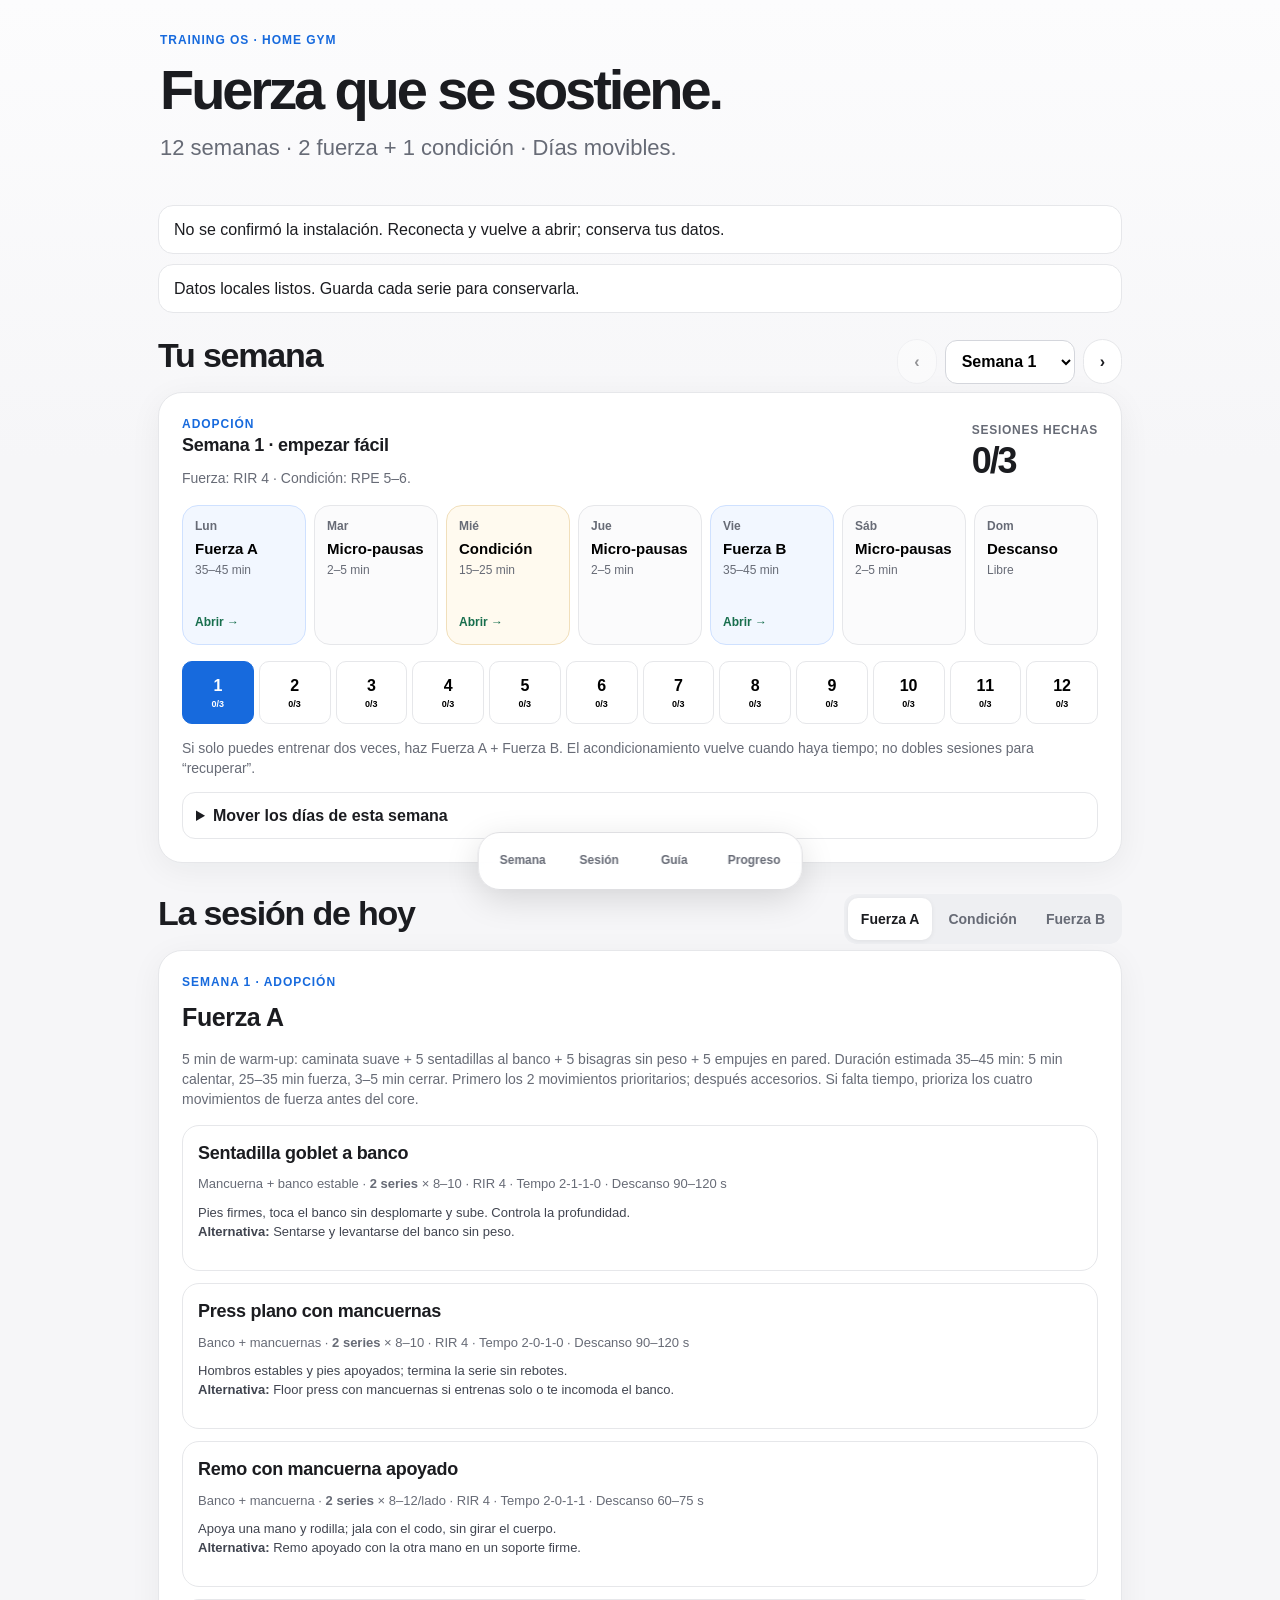
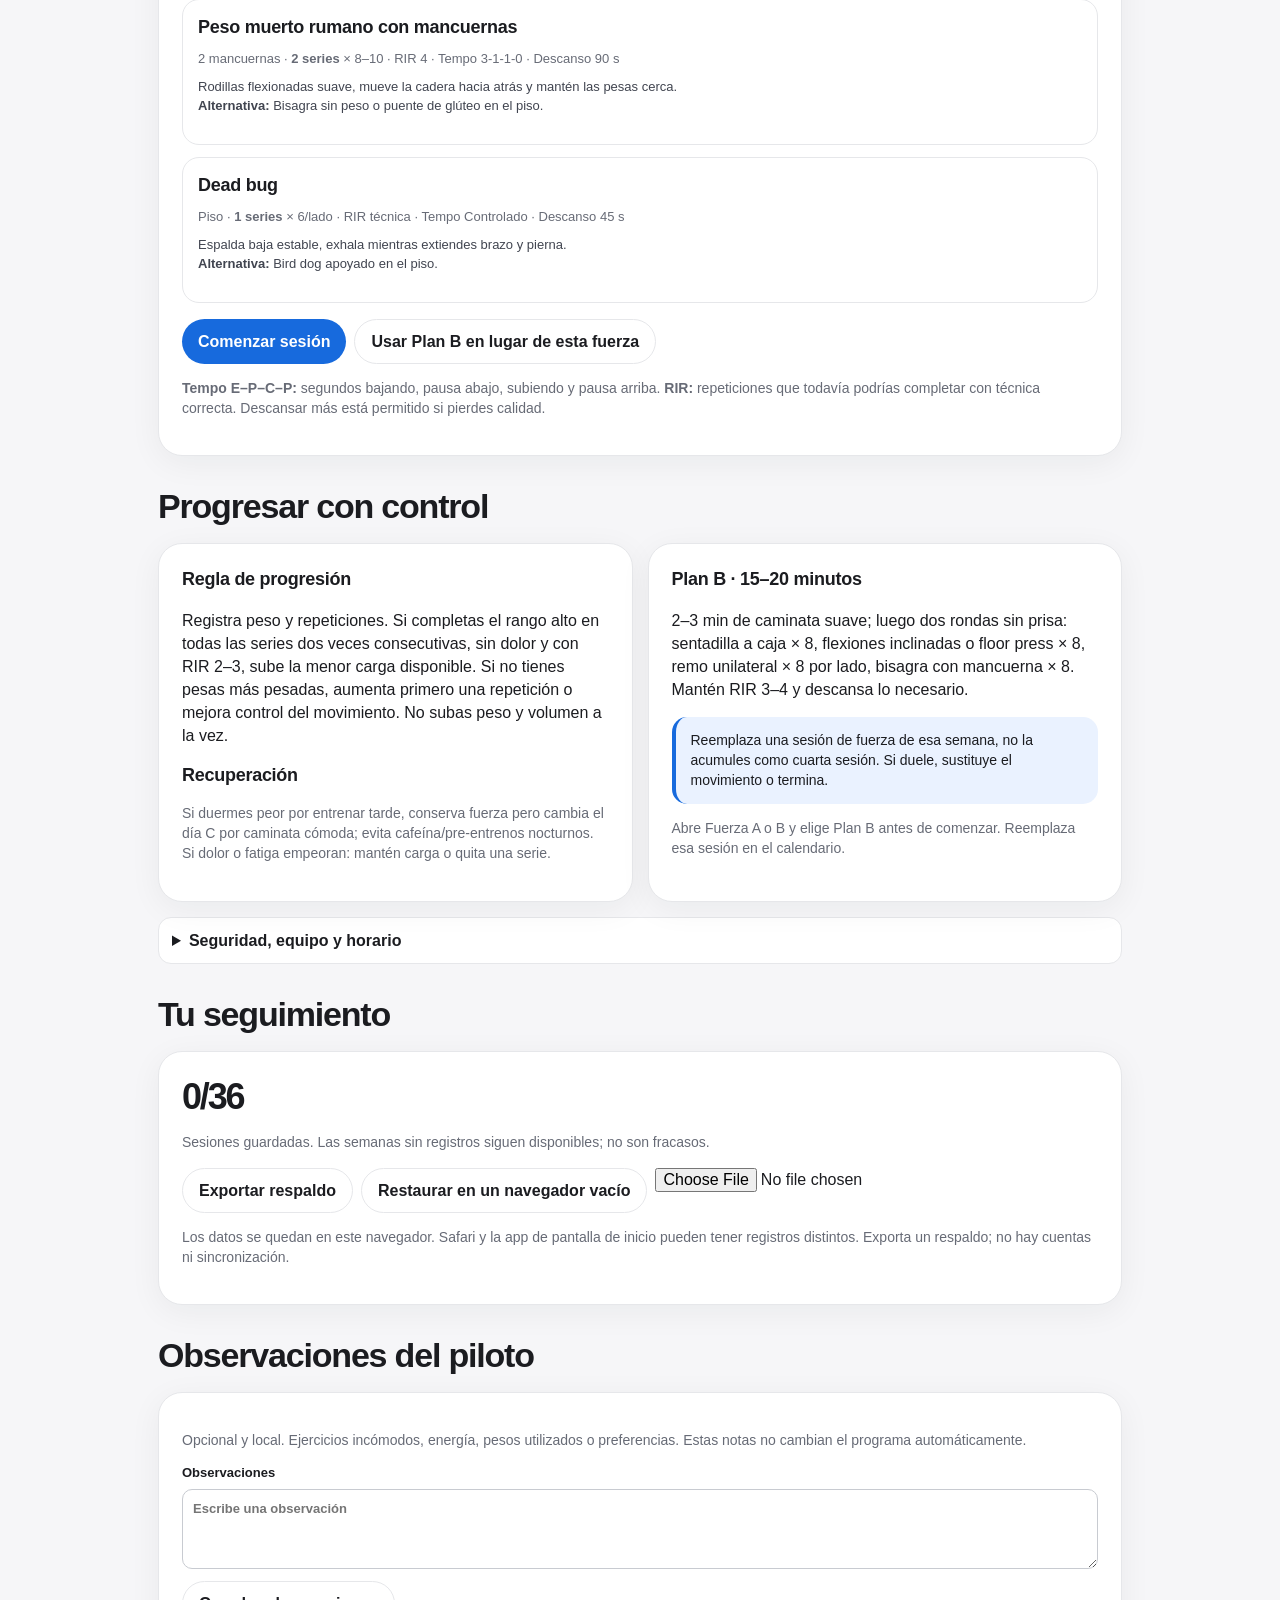
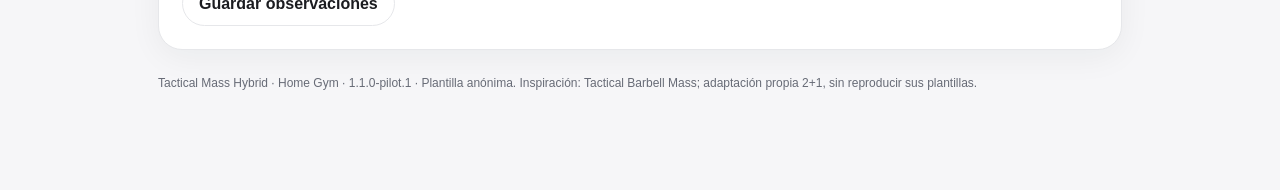
==== apps/home-gym/index.html @ f346fd62 "Add isolated Home Gym V1 pilot candidate" ====
<!doctype html>
<html lang="es">
<head>
<meta charset="utf-8">
<meta name="viewport" content="width=device-width, initial-scale=1, viewport-fit=cover">
<meta name="theme-color" content="#176add">
<meta name="description" content="Home Gym: calendario de doce semanas, dos sesiones de fuerza y una de condición. Seguimiento local y uso sin conexión tras instalar en línea.">
<title>Home Gym · Training OS</title>
<link rel="manifest" href="./manifest.webmanifest">
<link rel="icon" href="./icon.svg" type="image/svg+xml">
<link rel="stylesheet" href="./styles.css">
<script type="module" src="./app.mjs"></script>
</head>
<body>
<main class="shell">
<header id="inicio"><div class="eyebrow">Training OS · Home Gym</div><h1>Fuerza que se sostiene.</h1><p class="lead">12 semanas · 2 fuerza + 1 condición · Días movibles.</p></header>
<div class="status" id="offlineStatus" role="status">Conecta para instalar el programa sin conexión.</div>
<div class="status" id="saveState" role="status" aria-live="polite">Comprobando almacenamiento…</div>
<button class="btn outline" id="refresh" hidden>Volver a leer los datos guardados</button>
<section id="semana" style="margin-top:18px"><div class="toolbar"><h2>Tu semana</h2><div class="weekcontrol"><button class="btn outline" id="prevWeek" aria-label="Semana anterior">‹</button><select id="weekSelect" aria-label="Seleccionar semana"></select><button class="btn outline" id="nextWeek" aria-label="Semana siguiente">›</button></div></div>
<div class="card"><div class="toolbar"><div><div class="eyebrow" id="phaseTag"></div><h3 id="weekHeadline"></h3><div class="small" id="weekSubtitle"></div></div><div><div class="cap">Sesiones hechas</div><div class="metric" id="weeklyCount">0/3</div></div></div>
<div class="calendar" id="calendar" aria-label="Días de la semana"></div><div class="roadmap" id="roadmap" aria-label="Progreso de las doce semanas"></div>
<p class="small" id="missed"></p><details style="margin-top:12px"><summary>Mover los días de esta semana</summary><p class="small">Los días son sugeridos. Si eliges un día ocupado, las dos sesiones intercambian lugar.</p><div id="moveDays"></div></details></div></section>
<section id="sesiones"><div class="toolbar"><h2>La sesión de hoy</h2><div class="segmented" role="tablist" aria-label="Ver sesión"><button data-session="A" role="tab">Fuerza A</button><button data-session="C" role="tab">Condición</button><button data-session="B" role="tab">Fuerza B</button></div></div>
<div class="card"><div class="eyebrow" id="sessionEyebrow"></div><h3 id="sessionTitle" style="font-size:25px;margin-top:8px"></h3><p id="sessionIntro" class="small"></p><div id="sessionContent"></div><div id="sessionActions" class="chiprow"></div><p class="small" id="sessionProgress"></p><p class="small"><b>Tempo E–P–C–P:</b> segundos bajando, pausa abajo, subiendo y pausa arriba. <b>RIR:</b> repeticiones que todavía podrías completar con técnica correcta. Descansar más está permitido si pierdes calidad.</p></div></section>
<section id="guia"><h2>Progresar con control</h2><div class="cols2"><div class="card"><h3>Regla de progresión</h3><p id="progression"></p><h3>Recuperación</h3><p class="small" id="recovery"></p></div><div class="card"><h3>Plan B · 15–20 minutos</h3><p id="emergency"></p><div class="callout" id="emergencyRule"></div><p class="small">Abre Fuerza A o B y elige Plan B antes de comenzar. Reemplaza esa sesión en el calendario.</p></div></div><details style="margin-top:15px"><summary>Seguridad, equipo y horario</summary><p class="callout stop" id="safety"></p><p id="nutrition" class="small"></p><p id="scope" class="small"></p><p id="equipmentSafety" class="small"></p><p id="equipment" class="small"></p><p id="evening" class="small"></p><p id="breaks" class="small"></p></details></section>
<section id="progreso"><h2>Tu seguimiento</h2><div class="card"><div class="metric" id="totalCount">0/36</div><p class="small">Sesiones guardadas. Las semanas sin registros siguen disponibles; no son fracasos.</p><div id="history"></div><div class="chiprow"><button class="btn outline" id="exportProgress">Exportar respaldo</button><label class="btn outline" for="importFile">Restaurar en un navegador vacío</label><input id="importFile" type="file" accept="application/json,.json" style="max-width:100%"></div><p class="small">Los datos se quedan en este navegador. Safari y la app de pantalla de inicio pueden tener registros distintos. Exporta un respaldo; no hay cuentas ni sincronización.</p></div></section>
<section id="preguntas"><h2>Observaciones del piloto</h2><div class="card"><p class="small">Opcional y local. Ejercicios incómodos, energía, pesos utilizados o preferencias. Estas notas no cambian el programa automáticamente.</p><label class="field" for="feedback">Observaciones<textarea id="feedback" maxlength="5000" placeholder="Escribe una observación"></textarea></label><button class="btn outline" id="saveFeedback" style="margin-top:12px">Guardar observaciones</button></div></section>
<footer class="footer" id="version"></footer>
<noscript>Activa JavaScript para abrir el calendario y guardar sesiones.</noscript>
</main>
<nav class="floating" aria-label="Navegación principal"><button data-go="semana">Semana</button><button data-go="sesiones">Sesión</button><button data-go="guia">Guía</button><button data-go="progreso">Progreso</button></nav>
</body></html>
---- apps/home-gym/styles.css ----
:root{--bg:#f6f6f8;--ink:#1b1c20;--muted:#676b76;--line:#e6e7ea;--brand:#176add;--soft:#eaf2ff;--warm:#fff6e5;--orange:#ae6100;--card:#fff;--green:#176e4d;--shade:0 7px 32px rgba(25,32,45,.055)}
*{box-sizing:border-box}html{scroll-behavior:smooth}body{margin:0;background:linear-gradient(180deg,#fcfcfd,var(--bg) 460px);font-family:-apple-system,BlinkMacSystemFont,"Segoe UI",Arial,sans-serif;color:var(--ink);line-height:1.44;-webkit-font-smoothing:antialiased}button,input,textarea,select{font:inherit}button{cursor:pointer;touch-action:manipulation}button:focus-visible,a:focus-visible,input:focus,select:focus,textarea:focus{outline:3px solid #9dc5ff;outline-offset:2px}button:disabled{opacity:.45;cursor:not-allowed}.shell{max-width:1180px;margin:0 auto;padding:20px 18px calc(98px + env(safe-area-inset-bottom))}.eyebrow{font-weight:780;font-size:12px;letter-spacing:.08em;text-transform:uppercase;color:var(--brand)}h1{font-size:clamp(40px,6vw,70px);letter-spacing:-.055em;line-height:1.04;margin:12px 0}h2{letter-spacing:-.035em;font-size:clamp(25px,3.3vw,34px);margin:0 0 12px}h3{font-size:18px;letter-spacing:-.015em;margin:0 0 9px}.lead{max-width:810px;color:var(--muted);font-size:clamp(17px,2.2vw,22px);margin:0 0 20px}.muted{color:var(--muted)}.tiny{font-size:12px;color:var(--muted)}.small{font-size:14px;color:var(--muted)}.cap{font-size:12px;font-weight:780;text-transform:uppercase;letter-spacing:.06em;color:var(--muted)}.card{background:var(--card);border:1px solid var(--line);box-shadow:var(--shade);border-radius:24px;padding:23px}.gap{display:grid;gap:15px}.cols2{display:grid;grid-template-columns:repeat(2,minmax(0,1fr));gap:15px}.cols3{display:grid;grid-template-columns:repeat(3,minmax(0,1fr));gap:15px}section{margin-top:26px;scroll-margin-top:25px}.chiprow{display:flex;flex-wrap:wrap;gap:8px;margin:16px 0 6px}.chip{border-radius:999px;background:white;border:1px solid var(--line);font-size:13px;padding:8px 12px;font-weight:750}.chip.blue{background:var(--soft);color:#104d9c;border-color:#dceaff}.chip.yellow{background:var(--warm);color:#915c03;border-color:#f7e6c6}.metric{font-size:36px;letter-spacing:-.06em;font-weight:810;line-height:1.2}.metric span{font-size:15px;letter-spacing:0;color:var(--muted);font-weight:600}.callout{padding:13px 15px;border-radius:15px;background:var(--soft);border-left:4px solid var(--brand);font-size:14px}.callout.warn{background:var(--warm);border-color:#bd7b13}.callout.stop{background:#fff0ef;border-color:#bf433b}.toolbar{display:flex;align-items:center;gap:10px;justify-content:space-between;flex-wrap:wrap}.segmented{display:flex;width:max-content;max-width:100%;background:#eeeff2;padding:4px;gap:3px;border-radius:13px;overflow-x:auto}.segmented button{border:0;background:transparent;border-radius:10px;padding:10px 13px;color:var(--muted);font-size:14px;font-weight:760;white-space:nowrap;min-height:42px}.segmented button.active{background:white;color:var(--ink);box-shadow:0 1px 5px #0001}.btn{border:0;border-radius:999px;min-height:43px;padding:10px 16px;font-weight:750;background:#ebedf1;color:var(--ink)}.btn.primary{background:var(--brand);color:#fff}.btn.outline{background:#fff;border:1px solid var(--line)}.weekcontrol{display:flex;align-items:center;gap:8px}.weekcontrol select{min-height:44px;border:1px solid #d4d6dc;border-radius:12px;padding:8px 12px;background:white;font-weight:750}.calendar{display:grid;grid-template-columns:repeat(7,minmax(0,1fr));gap:8px;margin-top:16px}.day{border:1px solid var(--line);border-radius:16px;min-height:140px;padding:12px;background:#fbfbfc;text-align:left;display:flex;flex-direction:column;align-items:flex-start;gap:5px}.day .name{font-size:12px;font-weight:790;color:var(--muted)}.day strong{font-size:15px;line-height:1.18}.day small{font-size:12px;color:var(--muted)}.day.session{background:#f2f7ff;border-color:#cfe1ff}.day.interval{background:#fffaef;border-color:#f1dfbb}.day.done{box-shadow:0 0 0 2px #37a779 inset}.day .check{margin-top:auto;color:var(--green);font-weight:760;font-size:12px}.roadmap{display:grid;grid-template-columns:repeat(12,minmax(0,1fr));gap:5px;margin-top:16px}.weekdot{border:1px solid var(--line);background:#fff;border-radius:10px;padding:12px 0;min-height:60px;font-weight:760;display:flex;align-items:center;justify-content:center;flex-direction:column;gap:1px}.weekdot.selected{background:var(--brand);color:#fff;border-color:var(--brand)}.weekdot.done{border-color:#5ea88a}.weekdot .micro{font-size:9px;font-weight:600}.phases{display:grid;grid-template-columns:repeat(4,1fr);gap:8px;margin-top:12px}.phase{padding:11px;border:1px solid var(--line);border-radius:13px;background:#fbfbfd}.phase b{font-size:13px}.phase span{display:block;font-size:12px;color:var(--muted)}.progress{height:9px;background:#e5e9f0;border-radius:99px;overflow:hidden}.progress>div{height:100%;width:0;background:var(--brand);transition:width .2s}.detail-list{display:grid;gap:10px}.exercise{background:#fff;border:1px solid var(--line);border-radius:17px;padding:15px}.exercise-head{display:flex;justify-content:space-between;gap:10px;align-items:start}.exercise-name{font-weight:800;font-size:16px}.meta{font-size:13px;color:var(--muted);margin-top:4px}.ex-tip{font-size:13px;color:#414550;margin-top:10px}.ex-input{display:flex;align-items:end;flex-wrap:wrap;gap:8px;margin-top:12px}.field-small{max-width:145px;flex:1;min-width:94px}.field-small label{display:block;font-size:11px;color:var(--muted);font-weight:700;margin-bottom:3px}.field-small input{width:100%;border:1px solid #d7d9df;border-radius:10px;min-height:42px;padding:8px}.sessions-btn{font-size:12px}.table-wrap{overflow-x:auto;border-radius:15px;border:1px solid var(--line)}table{border-collapse:collapse;min-width:680px;width:100%;background:white}th,td{text-align:left;padding:11px 12px;border-bottom:1px solid var(--line);font-size:13px;vertical-align:top}th{color:var(--muted);font-size:11px;letter-spacing:.05em;text-transform:uppercase}tr:last-child td{border:0}.question-grid{display:grid;grid-template-columns:repeat(2,minmax(0,1fr));gap:13px}.qfield{display:flex;flex-direction:column;gap:6px}.qfield label{font-weight:770;font-size:13px}.qfield input,.qfield select,.qfield textarea{border:1px solid #d5d8dd;border-radius:12px;padding:11px 12px;background:#fff;min-height:46px;color:var(--ink);width:100%}.qfield textarea{min-height:85px;resize:vertical}.badge{font-size:11px;font-weight:800;color:#a33e26}.photo-grid{display:grid;grid-template-columns:repeat(4,1fr);gap:9px}.photo{padding:0;border:0;border-radius:12px;overflow:hidden;aspect-ratio:4/3;background:#e9e9ee}.photo img{width:100%;height:100%;object-fit:cover}.floating{position:fixed;bottom:calc(10px + env(safe-area-inset-bottom));left:50%;transform:translateX(-50%);background:#ffffffed;backdrop-filter:blur(20px);display:flex;padding:5px;border:1px solid #dfdfe2;border-radius:22px;z-index:30;box-shadow:0 9px 34px #0002;max-width:calc(100vw - 16px)}.floating button{border:0;background:transparent;color:var(--muted);padding:10px 16px;border-radius:16px;min-width:75px;min-height:46px;font-size:12px;font-weight:780}.floating button.active{background:#edeef1;color:var(--ink)}.overlay{position:fixed;inset:0;background:#000c;z-index:100;display:none;align-items:center;justify-content:center;padding:20px}.overlay.show{display:flex}.overlay img{max-width:100%;max-height:86vh;border-radius:14px}.toast{position:fixed;bottom:90px;left:50%;transform:translateX(-50%);z-index:120;background:#1c1c20;color:#fff;border-radius:999px;padding:10px 16px;font-size:13px;display:none;max-width:90vw}.toast.show{display:block}a{color:var(--brand)}details{border:1px solid var(--line);border-radius:13px;background:#fff;padding:11px 13px}summary{cursor:pointer;font-weight:760}.start-note{font-size:12px;color:var(--muted)}
@media(max-width:780px){.shell{padding-left:13px;padding-right:13px}.card{padding:17px;border-radius:21px}.cols2,.cols3,.question-grid{grid-template-columns:1fr}.calendar{grid-template-columns:repeat(7,100px);overflow-x:auto;padding-bottom:5px}.roadmap{grid-template-columns:repeat(6,1fr)}.phases{grid-template-columns:repeat(2,1fr)}.photo-grid{grid-template-columns:repeat(2,1fr)}.floating{width:calc(100vw - 16px);justify-content:space-around}.floating button{flex:1;min-width:0;padding:10px 5px}.day{min-height:123px}}
@media(prefers-reduced-motion:reduce){*{scroll-behavior:auto!important;transition:none!important}}

#v11-guide{scroll-margin-top:80px}#v11-guide .cols3{margin-top:16px}#v11-guide .cols3 p{margin:6px 0 10px}
@media (max-width:650px){#v11-guide .cols3{grid-template-columns:1fr}}


.shell{max-width:1000px}header{padding:12px 2px}h1{font-size:clamp(34px,6vw,56px)}.calendar{grid-template-columns:repeat(7,minmax(0,1fr))}.day{min-width:0;overflow-wrap:anywhere}.status{padding:12px 15px;border:1px solid var(--line);border-radius:15px;background:#fff;margin:10px 0}.status.error{background:#fff0ef;color:#8b2520}.field{display:grid;gap:6px;font-size:13px;font-weight:700}.field input,.field select,.field textarea{width:100%;min-height:44px;border:1px solid #c8cbd1;border-radius:10px;padding:10px;background:white;color:var(--ink)}.field textarea{min-height:80px}.setrow{display:grid;grid-template-columns:1fr 1fr;gap:10px;padding:12px 0;border-top:1px solid var(--line)}.setrow .actions{grid-column:1/-1;display:flex;gap:8px;flex-wrap:wrap}.setrow[data-status=done]{border-left:3px solid #176e4d;padding-left:10px}.setrow[data-status=skipped]{border-left:3px solid #ae6100;padding-left:10px}.btn{min-height:44px}button,a,input,select,textarea{scroll-margin-block:20px}.plan-row{display:flex;gap:10px;align-items:center;margin:10px 0}.plan-row select{min-height:44px;max-width:100%;padding:8px}.log{border-top:1px solid var(--line);padding:12px 0}.log summary{overflow-wrap:anywhere}.toolbar>*{max-width:100%}[hidden]{display:none!important}#sessionContent{margin-top:15px}.footer{font-size:12px;color:var(--muted);margin-top:25px;overflow-wrap:anywhere}#saveState{white-space:pre-wrap}.weekcontrol{max-width:100%}.roadmap button{min-height:55px}.pill{font-size:12px;font-weight:700;color:var(--green)}
@media(max-width:650px){.calendar{grid-template-columns:1fr}.day{min-height:72px;display:grid;grid-template-columns:42px 1fr auto;align-items:center;padding:12px}.day .check{grid-column:2/-1;margin:0}.day small{grid-column:3}.segmented{width:100%;flex-wrap:wrap;overflow:visible}.segmented button{flex:1;white-space:normal}.weekcontrol{gap:5px}.weekcontrol select{max-width:148px}.plan-row{justify-content:space-between}.card{padding:16px}.setrow{grid-template-columns:1fr 1fr}.floating button{font-size:11px}.metric{font-size:30px}}
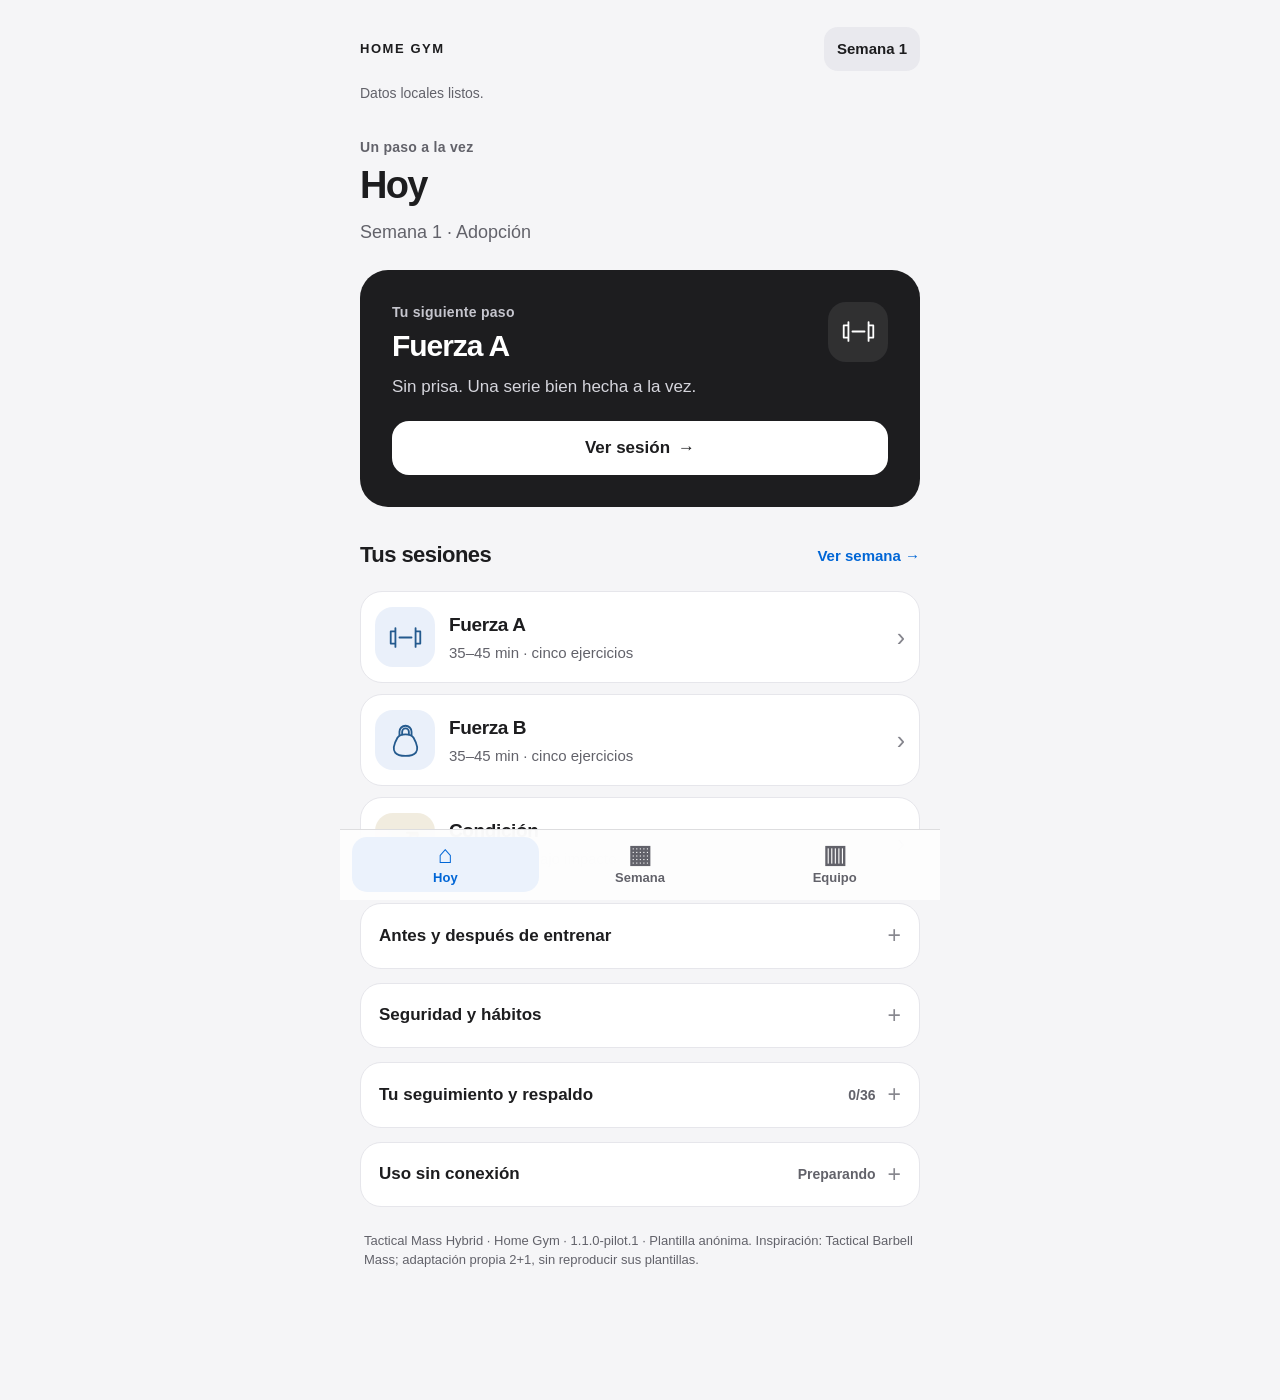
==== commit 4b34135e: "Make Home Gym workout execution usable on iPhone" ====
--- a/apps/home-gym/index.html
+++ b/apps/home-gym/index.html
@@ -3,8 +3,8 @@
 <head>
 <meta charset="utf-8">
 <meta name="viewport" content="width=device-width, initial-scale=1, viewport-fit=cover">
-<meta name="theme-color" content="#176add">
-<meta name="description" content="Home Gym: calendario de doce semanas, dos sesiones de fuerza y una de condición. Seguimiento local y uso sin conexión tras instalar en línea.">
+<meta name="theme-color" content="#f5f5f7">
+<meta name="description" content="Home Gym: doce semanas, una serie a la vez. Calendario, registro local y uso sin conexión tras instalar en línea.">
 <title>Home Gym · Training OS</title>
 <link rel="manifest" href="./manifest.webmanifest">
 <link rel="icon" href="./icon.svg" type="image/svg+xml">
@@ -12,22 +12,42 @@
 <script type="module" src="./app.mjs"></script>
 </head>
 <body>
-<main class="shell">
-<header id="inicio"><div class="eyebrow">Training OS · Home Gym</div><h1>Fuerza que se sostiene.</h1><p class="lead">12 semanas · 2 fuerza + 1 condición · Días movibles.</p></header>
-<div class="status" id="offlineStatus" role="status">Conecta para instalar el programa sin conexión.</div>
-<div class="status" id="saveState" role="status" aria-live="polite">Comprobando almacenamiento…</div>
-<button class="btn outline" id="refresh" hidden>Volver a leer los datos guardados</button>
-<section id="semana" style="margin-top:18px"><div class="toolbar"><h2>Tu semana</h2><div class="weekcontrol"><button class="btn outline" id="prevWeek" aria-label="Semana anterior">‹</button><select id="weekSelect" aria-label="Seleccionar semana"></select><button class="btn outline" id="nextWeek" aria-label="Semana siguiente">›</button></div></div>
-<div class="card"><div class="toolbar"><div><div class="eyebrow" id="phaseTag"></div><h3 id="weekHeadline"></h3><div class="small" id="weekSubtitle"></div></div><div><div class="cap">Sesiones hechas</div><div class="metric" id="weeklyCount">0/3</div></div></div>
-<div class="calendar" id="calendar" aria-label="Días de la semana"></div><div class="roadmap" id="roadmap" aria-label="Progreso de las doce semanas"></div>
-<p class="small" id="missed"></p><details style="margin-top:12px"><summary>Mover los días de esta semana</summary><p class="small">Los días son sugeridos. Si eliges un día ocupado, las dos sesiones intercambian lugar.</p><div id="moveDays"></div></details></div></section>
-<section id="sesiones"><div class="toolbar"><h2>La sesión de hoy</h2><div class="segmented" role="tablist" aria-label="Ver sesión"><button data-session="A" role="tab">Fuerza A</button><button data-session="C" role="tab">Condición</button><button data-session="B" role="tab">Fuerza B</button></div></div>
-<div class="card"><div class="eyebrow" id="sessionEyebrow"></div><h3 id="sessionTitle" style="font-size:25px;margin-top:8px"></h3><p id="sessionIntro" class="small"></p><div id="sessionContent"></div><div id="sessionActions" class="chiprow"></div><p class="small" id="sessionProgress"></p><p class="small"><b>Tempo E–P–C–P:</b> segundos bajando, pausa abajo, subiendo y pausa arriba. <b>RIR:</b> repeticiones que todavía podrías completar con técnica correcta. Descansar más está permitido si pierdes calidad.</p></div></section>
-<section id="guia"><h2>Progresar con control</h2><div class="cols2"><div class="card"><h3>Regla de progresión</h3><p id="progression"></p><h3>Recuperación</h3><p class="small" id="recovery"></p></div><div class="card"><h3>Plan B · 15–20 minutos</h3><p id="emergency"></p><div class="callout" id="emergencyRule"></div><p class="small">Abre Fuerza A o B y elige Plan B antes de comenzar. Reemplaza esa sesión en el calendario.</p></div></div><details style="margin-top:15px"><summary>Seguridad, equipo y horario</summary><p class="callout stop" id="safety"></p><p id="nutrition" class="small"></p><p id="scope" class="small"></p><p id="equipmentSafety" class="small"></p><p id="equipment" class="small"></p><p id="evening" class="small"></p><p id="breaks" class="small"></p></details></section>
-<section id="progreso"><h2>Tu seguimiento</h2><div class="card"><div class="metric" id="totalCount">0/36</div><p class="small">Sesiones guardadas. Las semanas sin registros siguen disponibles; no son fracasos.</p><div id="history"></div><div class="chiprow"><button class="btn outline" id="exportProgress">Exportar respaldo</button><label class="btn outline" for="importFile">Restaurar en un navegador vacío</label><input id="importFile" type="file" accept="application/json,.json" style="max-width:100%"></div><p class="small">Los datos se quedan en este navegador. Safari y la app de pantalla de inicio pueden tener registros distintos. Exporta un respaldo; no hay cuentas ni sincronización.</p></div></section>
-<section id="preguntas"><h2>Observaciones del piloto</h2><div class="card"><p class="small">Opcional y local. Ejercicios incómodos, energía, pesos utilizados o preferencias. Estas notas no cambian el programa automáticamente.</p><label class="field" for="feedback">Observaciones<textarea id="feedback" maxlength="5000" placeholder="Escribe una observación"></textarea></label><button class="btn outline" id="saveFeedback" style="margin-top:12px">Guardar observaciones</button></div></section>
-<footer class="footer" id="version"></footer>
+<div class="app-shell">
+<header class="app-header"><button class="back-button" data-route="hoy" aria-label="Volver a Hoy">‹ <span>Hoy</span></button><span class="brand">HOME GYM</span><button class="week-badge" data-route="semana" id="weekBadge">Semana 1</button></header>
+<div class="save-banner" id="saveState" role="status" aria-live="polite">Comprobando almacenamiento…</div>
+<button class="btn secondary refresh" id="refresh" hidden>Volver a leer los datos guardados</button>
+<main>
+<section class="view" id="hoy" data-view="hoy">
+<div class="page-heading"><p class="eyebrow">Un paso a la vez</p><h1 tabindex="-1">Hoy</h1><p class="subtitle" id="homeSubtitle">Dos días de fuerza. Uno de condición.</p></div>
+<div id="todayCard"></div>
+<div class="section-heading"><h2>Tus sesiones</h2><button class="text-button" data-route="semana">Ver semana →</button></div>
+<div class="session-choices" id="sessionChoices"></div>
+<details class="disclosure" id="prepareGuide"><summary>Antes y después de entrenar</summary><h3>Calentamiento</h3><p id="warmup"></p><p id="duration"></p><h3>Recuperación</h3><p id="recovery"></p><h3>Progresión</h3><p id="progression"></p><h3>Si tienes poco tiempo</h3><p id="emergency"></p><p id="emergencyRule"></p><h3>Si se mueve tu semana</h3><p id="missed"></p></details>
+<details class="disclosure" id="safetyGuide"><summary>Seguridad y hábitos</summary><p id="safety"></p><p id="equipmentSafety"></p><p id="cardioAlternatives"></p><p id="cardioEarly"></p><p id="cardioLater"></p><p id="cardioTalk"></p><p id="nutrition"></p><p id="scope"></p><p id="evening"></p><p id="breaks"></p></details>
+<details class="disclosure" id="progressPanel"><summary>Tu seguimiento y respaldo <span id="totalCount">0/36</span></summary><div id="history"></div><div class="backup-actions"><button class="btn secondary" id="exportProgress">Exportar respaldo</button><label class="btn secondary file-label" for="importFile">Restaurar respaldo<input id="importFile" type="file" accept="application/json,.json"></label></div><p class="secondary-copy">Restaura solo en un navegador sin progreso. Safari y Home Screen pueden guardar registros distintos. No hay cuentas ni sincronización.</p><details class="nested-disclosure"><summary>Observaciones del piloto</summary><label for="feedback">Opcional · solo en este navegador</label><textarea id="feedback" maxlength="5000" placeholder="Cómo te sentiste, sin cambiar el programa"></textarea><button class="btn secondary" id="saveFeedback">Guardar observaciones</button></details></details>
+<details class="disclosure offline-card"><summary>Uso sin conexión <span id="offlineBadge">Preparando</span></summary><p id="offlineStatus" role="status">Conecta para instalar el programa sin conexión.</p><p class="secondary-copy">Conserva un respaldo. El navegador puede eliminar la copia local. Completa la instalación por separado en Safari y Home Screen.</p></details>
+<footer id="version"></footer>
+</section>
+<section class="view" id="semana" data-view="semana" hidden>
+<div class="page-heading"><p class="eyebrow">Tu programa · 12 semanas</p><h1 tabindex="-1">Semana</h1></div>
+<div class="week-control"><button class="icon-button" id="prevWeek" aria-label="Semana anterior">‹</button><label for="weekSelect" class="sr-only">Seleccionar semana</label><select id="weekSelect"></select><button class="icon-button" id="nextWeek" aria-label="Semana siguiente">›</button></div>
+<div class="card week-summary"><p class="eyebrow" id="phaseTag"></p><div class="section-heading"><h2 id="weekHeadline"></h2><span class="count" id="weeklyCount">0/3</span></div><p class="secondary-copy" id="weekSubtitle"></p><div class="calendar" id="calendar" aria-label="Días de la semana"></div></div>
+<div id="weekSessions" class="session-choices"></div>
+<details class="disclosure"><summary>Mover los días</summary><p class="secondary-copy">Son sugeridos. Si eliges un día ocupado, las sesiones intercambian lugar.</p><div id="moveDays"></div></details>
+<div class="section-heading"><h2>Las doce semanas</h2></div><div class="roadmap" id="roadmap"></div>
+</section>
+<section class="view workout-view" id="sesiones" data-view="workout" hidden>
+<div class="workout-heading"><p class="eyebrow" id="sessionEyebrow"></p><h1 id="sessionTitle" tabindex="-1">Fuerza A</h1><div class="session-tabs" role="tablist" aria-label="Elegir sesión"><button data-session="A" role="tab">Fuerza A</button><button data-session="B" role="tab">Fuerza B</button><button data-session="C" role="tab">Condición</button></div></div>
+<div id="sessionContent"></div><div id="sessionActions"></div><p class="session-progress" id="sessionProgress" role="status"></p>
+<div class="session-dock" id="sessionDock"></div>
+</section>
+<section class="view" id="equipo" data-view="equipo" hidden>
+<div class="page-heading"><p class="eyebrow">Conoce tus herramientas</p><h1 tabindex="-1">Equipo</h1><p class="subtitle">Lo que necesitas, de un vistazo.</p></div>
+<div class="equipment-grid" id="equipmentGrid"></div>
+<details class="disclosure"><summary>Inventario completo y seguridad</summary><p id="equipment"></p><p id="equipmentSafetyCopy"></p><p class="secondary-copy">Ilustraciones de referencia, sin fotografías privadas. No se confirma el rango total de cargas ni todos los anclajes.</p></details>
+</section>
+</main>
+</div>
+<nav class="tab-bar" aria-label="Navegación principal"><button data-route="hoy" aria-current="page"><span aria-hidden="true">⌂</span>Hoy</button><button data-route="semana"><span aria-hidden="true">▦</span>Semana</button><button data-route="equipo"><span aria-hidden="true">▥</span>Equipo</button></nav>
 <noscript>Activa JavaScript para abrir el calendario y guardar sesiones.</noscript>
-</main>
-<nav class="floating" aria-label="Navegación principal"><button data-go="semana">Semana</button><button data-go="sesiones">Sesión</button><button data-go="guia">Guía</button><button data-go="progreso">Progreso</button></nav>
 </body></html>
--- a/apps/home-gym/styles.css
+++ b/apps/home-gym/styles.css
@@ -1,12 +1,10 @@
+:root{color-scheme:light;--bg:#f5f5f7;--card:#fff;--ink:#1d1d1f;--muted:#62626a;--line:#e6e6eb;--blue:#0066d6;--blue-soft:#eaf2ff;--green:#166447;--amber:#825200;--safe:env(safe-area-inset-bottom,0px)}
+*{box-sizing:border-box}html{scroll-behavior:smooth}body{margin:0;color:var(--ink);background:var(--bg);font:17px/1.45 -apple-system,BlinkMacSystemFont,"Segoe UI",sans-serif;-webkit-font-smoothing:antialiased}button,input,select,textarea{font:inherit}button,a,input,select,summary{touch-action:manipulation}button{cursor:pointer}button:disabled{opacity:.42;cursor:default}button:focus-visible,input:focus-visible,select:focus-visible,textarea:focus-visible,summary:focus-visible{outline:3px solid #72aaff;outline-offset:3px}button{border:0;background:none;color:inherit}button,input,select,summary,.file-label{min-height:44px}button{min-width:44px}input,select,textarea{max-width:100%}a{color:var(--blue)}[hidden]{display:none!important}h1,h2,h3,p{margin:0}h1{font-size:38px;line-height:1.12;letter-spacing:-.045em;font-weight:780}h2{font-size:22px;letter-spacing:-.025em;line-height:1.22}h3{font-size:19px;line-height:1.25;letter-spacing:-.015em}p+p{margin-top:12px}.app-shell{max-width:600px;margin:auto;padding:0 20px calc(105px + var(--safe))}.app-header{height:68px;display:flex;align-items:center;justify-content:space-between;gap:8px}.brand{font-size:13px;font-weight:800;letter-spacing:.12em}.back-button{display:none;align-items:center;gap:5px;padding:0;font-weight:650;color:var(--blue)}.back-button:first-letter{font-size:32px}.week-badge{padding:9px 13px;min-height:44px;background:#e9e9ee;border-radius:14px;font-size:15px;font-weight:650}.page-heading{margin:20px 0 25px}.eyebrow{font-size:14px;letter-spacing:.02em;font-weight:650;color:var(--muted);margin-bottom:7px}.subtitle{font-size:18px;color:var(--muted);margin-top:12px;max-width:31ch}.section-heading{display:flex;align-items:center;justify-content:space-between;gap:12px;margin:26px 0 14px}.section-heading h2{margin:0}.text-button{color:var(--blue);padding:8px 0;font-weight:600;font-size:15px}.card{background:var(--card);border-radius:26px;padding:22px;border:1px solid #ececf0}.hero-card{background:var(--ink);color:#fff;border:0;padding:26px;border-radius:28px}.hero-card .eyebrow{color:#c6c6ce}.hero-card h2{font-size:30px;line-height:1.12;letter-spacing:-.035em;max-width:14ch}.hero-card .hero-note{color:#d5d5dc;margin:12px 0 22px}.hero-card .btn{width:100%;background:#fff;color:#1d1d1f}.hero-top{display:flex;justify-content:space-between;gap:12px}.hero-top .equipment-visual{background:#ffffff15;color:#fff;flex-shrink:0}.btn{display:inline-flex;align-items:center;justify-content:center;gap:8px;min-height:54px;padding:13px 18px;border-radius:17px;font-weight:700;font-size:17px;line-height:1.2;text-align:center;text-decoration:none}.btn.primary{background:var(--blue);color:#fff}.btn.secondary{background:#eaeaef;color:var(--ink)}.btn.quiet{background:#fff;border:1px solid var(--line);color:var(--muted)}.session-choices{display:grid;gap:11px}.session-choice{width:100%;display:grid;grid-template-columns:60px 1fr auto;align-items:center;gap:14px;background:#fff;border:1px solid var(--line);border-radius:22px;padding:14px;text-align:left;min-height:92px}.session-choice strong{font-size:19px;display:block;letter-spacing:-.02em}.session-choice small{font-size:15px;color:var(--muted);display:block;margin-top:3px}.session-choice .chevron{color:#85858d;font-size:25px}.equipment-visual{display:flex;align-items:center;justify-content:center;width:60px;height:60px;border-radius:18px;background:#eaf0fa;color:#245a8e}.equipment-visual svg{width:43px;height:43px}.session-choice.condition .equipment-visual{background:#f1ecdf;color:#766035}.disclosure{margin-top:14px;border-radius:21px;background:#fff;border:1px solid var(--line);padding:0 18px}.disclosure>summary,.nested-disclosure>summary{list-style:none;display:flex;align-items:center;justify-content:space-between;gap:12px;padding:15px 0;font-size:17px;font-weight:650;cursor:pointer;min-height:58px}.disclosure>summary::after,.nested-disclosure>summary::after{content:'+';font-size:23px;color:#88888f;font-weight:400}.disclosure[open]>summary::after,.nested-disclosure[open]>summary::after{content:'−'}.disclosure[open]{padding-bottom:18px}.disclosure p,.disclosure label{font-size:16px;line-height:1.5;color:var(--muted)}.disclosure h3{margin:18px 0 8px}.disclosure summary span{font-size:14px;color:var(--muted);margin-left:auto}.secondary-copy{font-size:15px;line-height:1.5;color:var(--muted)}.save-banner{font-size:14px;color:var(--muted);min-height:22px;margin:0 0 6px;overflow-wrap:anywhere}.save-banner.error{padding:14px;color:#9a2626;background:#ffeded;border-radius:16px;font-size:16px}.refresh{width:100%;margin:10px 0}footer{font-size:13px;color:var(--muted);padding:25px 4px;overflow-wrap:anywhere}.week-control{display:flex;align-items:center;justify-content:space-between;gap:12px;margin:0 0 18px}.week-control select{font-size:21px;font-weight:700;border:0;background:transparent;padding:9px 10px;min-width:160px}.icon-button{height:48px;width:48px;border-radius:16px;background:#fff;border:1px solid var(--line);font-size:28px}.week-summary .section-heading{margin:9px 0}.week-summary h2{font-size:25px}.count{font-size:23px;font-weight:700;color:var(--blue);white-space:nowrap}.calendar{display:grid;grid-template-columns:repeat(7,minmax(44px,1fr));overflow-x:auto;gap:4px;margin:20px -10px 0}.day{padding:8px 0;min-width:0;min-height:72px;display:flex;flex-direction:column;align-items:center;border-radius:13px;gap:6px;color:#75757d}.day .name{font-size:13px}.day strong{font-size:21px;line-height:1}.day.session{background:var(--blue-soft);color:#0756b5}.day.interval{background:#f8f0dd;color:#7a5311}.day.done{box-shadow:inset 0 -3px 0 var(--green)}.roadmap{display:grid;grid-template-columns:repeat(6,minmax(0,1fr));gap:9px}.weekdot{background:#fff;border:1px solid var(--line);border-radius:15px;min-height:58px;font-weight:700;font-size:18px;display:flex;flex-direction:column;justify-content:center;align-items:center;gap:2px}.weekdot .micro{font-size:12px;font-weight:500}.weekdot.selected{background:var(--blue);color:#fff;border-color:var(--blue)}.weekdot.done{border-color:var(--green)}.plan-row{display:flex;align-items:center;justify-content:space-between;gap:12px;padding:8px 0;font-size:17px}.plan-row select{padding:9px 12px;border:1px solid var(--line);border-radius:12px;background:#fff}.tab-bar{position:fixed;bottom:0;left:0;right:0;z-index:30;display:flex;justify-content:space-around;gap:8px;max-width:600px;margin:auto;padding:7px 12px calc(8px + var(--safe));background:#fdfdfdf2;border-top:1px solid #dddddf;backdrop-filter:blur(22px)}.tab-bar button{display:flex;flex-direction:column;align-items:center;justify-content:center;flex:1;gap:1px;min-height:55px;font-size:13px;font-weight:650;color:var(--muted);border-radius:15px}.tab-bar button span{font-size:25px;line-height:1.1}.tab-bar button[aria-current=page]{color:var(--blue);background:#ebf2fc}.workout-heading{margin:16px 0 19px}.workout-heading h1{font-size:34px}.session-tabs{display:flex;padding:4px;background:#e7e7ed;border-radius:15px;margin-top:18px;gap:3px}.session-tabs button{flex:1;min-width:0;min-height:44px;padding:8px 4px;border-radius:11px;font-size:15px;font-weight:650}.session-tabs button.active{background:#fff;box-shadow:0 1px 4px #00000010}.exercise{background:#fff;border:1px solid var(--line);border-radius:26px;padding:22px}.exercise-topline{display:flex;align-items:center;justify-content:space-between;gap:10px;margin-bottom:12px}.exercise-position{font-size:15px;color:var(--muted);font-weight:600}.exercise-arrows{display:flex;gap:7px}.exercise-arrows button{width:44px;height:44px;background:#f1f1f5;border-radius:13px;font-size:24px}.exercise-title{font-size:27px;line-height:1.15;letter-spacing:-.035em;margin:13px 0 10px}.exercise-equipment{display:flex;align-items:center;gap:10px;margin:10px 0 17px;font-size:15px;line-height:1.3;color:var(--muted)}.exercise-equipment .equipment-visual{width:48px;height:48px;border-radius:13px;flex-shrink:0}.exercise-equipment svg{width:35px;height:35px}.prescription{display:grid;grid-template-columns:1.5fr .8fr 1fr;gap:9px;padding:16px 0;border-top:1px solid var(--line);border-bottom:1px solid var(--line)}.prescription dt{font-size:13px;font-weight:600;color:var(--muted);margin-bottom:5px}.prescription dd{font-size:20px;line-height:1.25;font-weight:700;margin:0;letter-spacing:-.025em;overflow-wrap:anywhere}.cue{font-size:17px;line-height:1.45;margin:18px 0 10px}.technique{border-top:1px solid var(--line);margin-top:16px}.technique summary{font-size:16px;font-weight:600;color:var(--blue);padding:13px 0;cursor:pointer;display:flex;align-items:center;min-height:46px}.technique p{font-size:16px;color:var(--muted);margin:10px 0}.exercise-menu{margin:12px 0 0}.exercise-menu summary{font-size:15px;color:var(--blue);padding:12px 0;cursor:pointer}.exercise-list{display:grid;gap:5px}.exercise-link{font-size:16px;text-align:left;padding:10px 12px;border-radius:12px;min-height:48px}.exercise-link[aria-pressed=true]{background:var(--blue-soft);color:var(--blue);font-weight:700}.set-pills{display:flex;align-items:center;gap:8px;margin:19px 0 10px;flex-wrap:wrap}.set-pills span{font-size:15px;color:var(--muted);margin-right:auto}.set-pill{height:44px;min-width:44px;padding:0 10px;border:1px solid var(--line);border-radius:13px;font-size:17px;font-weight:650}.set-pill[aria-pressed=true]{border-color:var(--blue);box-shadow:inset 0 0 0 1px var(--blue);color:var(--blue)}.set-pill[data-status=done]{background:#e8f5ee;color:var(--green)}.set-pill[data-status=skipped]{background:#faf2df;color:var(--amber)}.control{margin:17px 0 0}.control>label,.control>.control-label{display:block;font-size:15px;font-weight:600;color:var(--muted);margin-bottom:7px}.stepper{display:grid;grid-template-columns:50px minmax(0,1fr) 50px;align-items:center;gap:8px}.stepper button{min-height:54px;border-radius:16px;background:#eaf0fa;color:#125ba9;font-size:27px;font-weight:500}.stepper input{width:100%;height:61px;min-width:0;border:1px solid var(--line);border-radius:15px;text-align:center;background:#fafafd;color:var(--ink);font-size:28px;font-weight:700;font-variant-numeric:tabular-nums;padding:6px}.stepper input::placeholder{font-size:23px;font-weight:400;color:#8b8b94}.control select,.result-input{width:100%;min-height:52px;border:1px solid var(--line);border-radius:14px;background:#fafafd;padding:12px 14px;font-size:18px;color:var(--ink)}.zero-button{font-size:14px;color:var(--blue);min-height:44px;padding:8px 0;text-align:left}.zero-button[aria-pressed=true]{color:var(--green);font-weight:700}.field{display:grid;gap:8px;font-size:16px}.field input,textarea{width:100%;padding:12px;border:1px solid var(--line);border-radius:12px;background:#fff;min-height:48px}.field textarea,textarea{min-height:90px;font-size:17px}.set-note{padding-top:8px}.set-note summary{font-size:15px;color:var(--muted);min-height:44px;padding:10px 0;cursor:pointer}.set-state{font-size:14px;color:var(--muted);margin-top:12px}.session-progress{font-size:15px;color:var(--muted);margin:15px 4px}.session-dock{position:fixed;bottom:0;left:0;right:0;z-index:40;max-width:600px;margin:auto;padding:12px 20px calc(12px + var(--safe));display:flex;gap:10px;background:#fdfdfdf5;border-top:1px solid var(--line);backdrop-filter:blur(22px)}.session-dock .btn.primary{flex:1}.session-dock .btn.quiet{min-width:84px;padding-left:12px;padding-right:12px}.workout-options{margin-top:15px}.workout-options summary{padding:12px 0;min-height:44px;font-size:15px;color:var(--blue);cursor:pointer}.workout-options .btn{width:100%;margin-top:8px}.workout-mode .tab-bar{display:none}.workout-mode .back-button{display:flex}.workout-mode .brand{display:none}.workout-mode .app-shell{padding-bottom:calc(120px + var(--safe))}.workout-mode .save-banner{font-size:13px}.executing .workout-heading h1{font-size:27px}.executing .workout-heading{margin-top:8px}.executing .session-tabs{margin-top:12px}.block-list{display:grid;gap:10px;margin:18px 0}.interval-block{display:grid;grid-template-columns:44px 1fr;gap:12px;background:#fff;border:1px solid var(--line);padding:17px;border-radius:20px;align-items:center}.block-number{display:flex;align-items:center;justify-content:center;width:42px;height:42px;border-radius:13px;background:#f0eee6;color:#75602b;font-weight:750;font-size:20px}.interval-block strong{display:block;font-size:22px;letter-spacing:-.025em}.interval-block small{display:block;font-size:16px;color:var(--muted);margin-top:3px}.interval-pair{display:grid;grid-template-columns:1fr 1fr;gap:10px;margin-top:12px}.interval-pair span{background:var(--bg);border-radius:13px;padding:12px;font-size:15px;color:var(--muted)}.interval-pair b{display:block;font-size:26px;color:var(--ink)}.condition-target{font-size:17px;font-weight:650;color:#75602b}.equipment-grid{display:grid;grid-template-columns:repeat(2,minmax(0,1fr));gap:12px}.equipment-card{background:#fff;border:1px solid var(--line);border-radius:23px;padding:18px 15px}.equipment-card .equipment-visual{height:94px;width:100%;background:#f0f3f8;border-radius:16px;margin-bottom:15px}.equipment-card svg{height:72px;width:100px}.equipment-card h2{font-size:19px}.equipment-card p{font-size:14px;color:var(--muted);margin-top:8px}.backup-actions{display:grid;gap:10px;margin:18px 0}.file-label{position:relative;overflow:hidden;cursor:pointer}.file-label input{position:absolute;opacity:0;inset:0;width:100%;height:100%;cursor:pointer}.log{padding:14px 0;border-bottom:1px solid var(--line)}.log summary{font-size:16px;font-weight:650;cursor:pointer;padding:9px 0}.log p{overflow-wrap:anywhere}.nested-disclosure{margin-top:15px;border-top:1px solid var(--line)}.nested-disclosure textarea{margin:10px 0}.complete-card{padding:24px;background:#e8f5ee;border-radius:23px;color:var(--green)}.complete-card h2{font-size:25px}.sr-only{position:absolute;width:1px;height:1px;padding:0;margin:-1px;overflow:hidden;clip:rect(0,0,0,0);white-space:nowrap;border:0}
+@media(min-width:700px){.app-shell{padding-top:15px}.equipment-grid{grid-template-columns:repeat(2,minmax(0,1fr))}.page-heading{margin-top:32px}.hero-card{padding:32px}}
+@media(max-width:360px){.app-shell{padding-left:14px;padding-right:14px}.exercise{padding:17px}.session-dock{padding-left:14px;padding-right:14px}.prescription{gap:6px}.prescription dd{font-size:18px}.equipment-grid{gap:9px}.equipment-card{padding:14px 11px}.hero-card{padding:23px}.calendar{gap:2px}.week-summary{padding:17px}.day .name{font-size:12px}}
+@media(prefers-reduced-motion:reduce){*{scroll-behavior:auto!important;transition:none!important;animation:none!important}}
 
-:root{--bg:#f6f6f8;--ink:#1b1c20;--muted:#676b76;--line:#e6e7ea;--brand:#176add;--soft:#eaf2ff;--warm:#fff6e5;--orange:#ae6100;--card:#fff;--green:#176e4d;--shade:0 7px 32px rgba(25,32,45,.055)}
-*{box-sizing:border-box}html{scroll-behavior:smooth}body{margin:0;background:linear-gradient(180deg,#fcfcfd,var(--bg) 460px);font-family:-apple-system,BlinkMacSystemFont,"Segoe UI",Arial,sans-serif;color:var(--ink);line-height:1.44;-webkit-font-smoothing:antialiased}button,input,textarea,select{font:inherit}button{cursor:pointer;touch-action:manipulation}button:focus-visible,a:focus-visible,input:focus,select:focus,textarea:focus{outline:3px solid #9dc5ff;outline-offset:2px}button:disabled{opacity:.45;cursor:not-allowed}.shell{max-width:1180px;margin:0 auto;padding:20px 18px calc(98px + env(safe-area-inset-bottom))}.eyebrow{font-weight:780;font-size:12px;letter-spacing:.08em;text-transform:uppercase;color:var(--brand)}h1{font-size:clamp(40px,6vw,70px);letter-spacing:-.055em;line-height:1.04;margin:12px 0}h2{letter-spacing:-.035em;font-size:clamp(25px,3.3vw,34px);margin:0 0 12px}h3{font-size:18px;letter-spacing:-.015em;margin:0 0 9px}.lead{max-width:810px;color:var(--muted);font-size:clamp(17px,2.2vw,22px);margin:0 0 20px}.muted{color:var(--muted)}.tiny{font-size:12px;color:var(--muted)}.small{font-size:14px;color:var(--muted)}.cap{font-size:12px;font-weight:780;text-transform:uppercase;letter-spacing:.06em;color:var(--muted)}.card{background:var(--card);border:1px solid var(--line);box-shadow:var(--shade);border-radius:24px;padding:23px}.gap{display:grid;gap:15px}.cols2{display:grid;grid-template-columns:repeat(2,minmax(0,1fr));gap:15px}.cols3{display:grid;grid-template-columns:repeat(3,minmax(0,1fr));gap:15px}section{margin-top:26px;scroll-margin-top:25px}.chiprow{display:flex;flex-wrap:wrap;gap:8px;margin:16px 0 6px}.chip{border-radius:999px;background:white;border:1px solid var(--line);font-size:13px;padding:8px 12px;font-weight:750}.chip.blue{background:var(--soft);color:#104d9c;border-color:#dceaff}.chip.yellow{background:var(--warm);color:#915c03;border-color:#f7e6c6}.metric{font-size:36px;letter-spacing:-.06em;font-weight:810;line-height:1.2}.metric span{font-size:15px;letter-spacing:0;color:var(--muted);font-weight:600}.callout{padding:13px 15px;border-radius:15px;background:var(--soft);border-left:4px solid var(--brand);font-size:14px}.callout.warn{background:var(--warm);border-color:#bd7b13}.callout.stop{background:#fff0ef;border-color:#bf433b}.toolbar{display:flex;align-items:center;gap:10px;justify-content:space-between;flex-wrap:wrap}.segmented{display:flex;width:max-content;max-width:100%;background:#eeeff2;padding:4px;gap:3px;border-radius:13px;overflow-x:auto}.segmented button{border:0;background:transparent;border-radius:10px;padding:10px 13px;color:var(--muted);font-size:14px;font-weight:760;white-space:nowrap;min-height:42px}.segmented button.active{background:white;color:var(--ink);box-shadow:0 1px 5px #0001}.btn{border:0;border-radius:999px;min-height:43px;padding:10px 16px;font-weight:750;background:#ebedf1;color:var(--ink)}.btn.primary{background:var(--brand);color:#fff}.btn.outline{background:#fff;border:1px solid var(--line)}.weekcontrol{display:flex;align-items:center;gap:8px}.weekcontrol select{min-height:44px;border:1px solid #d4d6dc;border-radius:12px;padding:8px 12px;background:white;font-weight:750}.calendar{display:grid;grid-template-columns:repeat(7,minmax(0,1fr));gap:8px;margin-top:16px}.day{border:1px solid var(--line);border-radius:16px;min-height:140px;padding:12px;background:#fbfbfc;text-align:left;display:flex;flex-direction:column;align-items:flex-start;gap:5px}.day .name{font-size:12px;font-weight:790;color:var(--muted)}.day strong{font-size:15px;line-height:1.18}.day small{font-size:12px;color:var(--muted)}.day.session{background:#f2f7ff;border-color:#cfe1ff}.day.interval{background:#fffaef;border-color:#f1dfbb}.day.done{box-shadow:0 0 0 2px #37a779 inset}.day .check{margin-top:auto;color:var(--green);font-weight:760;font-size:12px}.roadmap{display:grid;grid-template-columns:repeat(12,minmax(0,1fr));gap:5px;margin-top:16px}.weekdot{border:1px solid var(--line);background:#fff;border-radius:10px;padding:12px 0;min-height:60px;font-weight:760;display:flex;align-items:center;justify-content:center;flex-direction:column;gap:1px}.weekdot.selected{background:var(--brand);color:#fff;border-color:var(--brand)}.weekdot.done{border-color:#5ea88a}.weekdot .micro{font-size:9px;font-weight:600}.phases{display:grid;grid-template-columns:repeat(4,1fr);gap:8px;margin-top:12px}.phase{padding:11px;border:1px solid var(--line);border-radius:13px;background:#fbfbfd}.phase b{font-size:13px}.phase span{display:block;font-size:12px;color:var(--muted)}.progress{height:9px;background:#e5e9f0;border-radius:99px;overflow:hidden}.progress>div{height:100%;width:0;background:var(--brand);transition:width .2s}.detail-list{display:grid;gap:10px}.exercise{background:#fff;border:1px solid var(--line);border-radius:17px;padding:15px}.exercise-head{display:flex;justify-content:space-between;gap:10px;align-items:start}.exercise-name{font-weight:800;font-size:16px}.meta{font-size:13px;color:var(--muted);margin-top:4px}.ex-tip{font-size:13px;color:#414550;margin-top:10px}.ex-input{display:flex;align-items:end;flex-wrap:wrap;gap:8px;margin-top:12px}.field-small{max-width:145px;flex:1;min-width:94px}.field-small label{display:block;font-size:11px;color:var(--muted);font-weight:700;margin-bottom:3px}.field-small input{width:100%;border:1px solid #d7d9df;border-radius:10px;min-height:42px;padding:8px}.sessions-btn{font-size:12px}.table-wrap{overflow-x:auto;border-radius:15px;border:1px solid var(--line)}table{border-collapse:collapse;min-width:680px;width:100%;background:white}th,td{text-align:left;padding:11px 12px;border-bottom:1px solid var(--line);font-size:13px;vertical-align:top}th{color:var(--muted);font-size:11px;letter-spacing:.05em;text-transform:uppercase}tr:last-child td{border:0}.question-grid{display:grid;grid-template-columns:repeat(2,minmax(0,1fr));gap:13px}.qfield{display:flex;flex-direction:column;gap:6px}.qfield label{font-weight:770;font-size:13px}.qfield input,.qfield select,.qfield textarea{border:1px solid #d5d8dd;border-radius:12px;padding:11px 12px;background:#fff;min-height:46px;color:var(--ink);width:100%}.qfield textarea{min-height:85px;resize:vertical}.badge{font-size:11px;font-weight:800;color:#a33e26}.photo-grid{display:grid;grid-template-columns:repeat(4,1fr);gap:9px}.photo{padding:0;border:0;border-radius:12px;overflow:hidden;aspect-ratio:4/3;background:#e9e9ee}.photo img{width:100%;height:100%;object-fit:cover}.floating{position:fixed;bottom:calc(10px + env(safe-area-inset-bottom));left:50%;transform:translateX(-50%);background:#ffffffed;backdrop-filter:blur(20px);display:flex;padding:5px;border:1px solid #dfdfe2;border-radius:22px;z-index:30;box-shadow:0 9px 34px #0002;max-width:calc(100vw - 16px)}.floating button{border:0;background:transparent;color:var(--muted);padding:10px 16px;border-radius:16px;min-width:75px;min-height:46px;font-size:12px;font-weight:780}.floating button.active{background:#edeef1;color:var(--ink)}.overlay{position:fixed;inset:0;background:#000c;z-index:100;display:none;align-items:center;justify-content:center;padding:20px}.overlay.show{display:flex}.overlay img{max-width:100%;max-height:86vh;border-radius:14px}.toast{position:fixed;bottom:90px;left:50%;transform:translateX(-50%);z-index:120;background:#1c1c20;color:#fff;border-radius:999px;padding:10px 16px;font-size:13px;display:none;max-width:90vw}.toast.show{display:block}a{color:var(--brand)}details{border:1px solid var(--line);border-radius:13px;background:#fff;padding:11px 13px}summary{cursor:pointer;font-weight:760}.start-note{font-size:12px;color:var(--muted)}
-@media(max-width:780px){.shell{padding-left:13px;padding-right:13px}.card{padding:17px;border-radius:21px}.cols2,.cols3,.question-grid{grid-template-columns:1fr}.calendar{grid-template-columns:repeat(7,100px);overflow-x:auto;padding-bottom:5px}.roadmap{grid-template-columns:repeat(6,1fr)}.phases{grid-template-columns:repeat(2,1fr)}.photo-grid{grid-template-columns:repeat(2,1fr)}.floating{width:calc(100vw - 16px);justify-content:space-around}.floating button{flex:1;min-width:0;padding:10px 5px}.day{min-height:123px}}
-@media(prefers-reduced-motion:reduce){*{scroll-behavior:auto!important;transition:none!important}}
+/* During execution, bring both logging controls into one thumb-sized group. */
+.executing .session-tabs{display:none}.executing .workout-heading{margin-bottom:12px}.executing .exercise{padding:18px}.executing .exercise-title{font-size:25px}.executing .exercise-equipment{margin:8px 0 12px}.executing .exercise-equipment .equipment-visual{width:36px;height:36px}.executing .prescription{padding:12px 0}.executing .cue{margin:12px 0;font-size:16px}.logger-controls{display:grid;grid-template-columns:minmax(0,1fr) minmax(0,1fr);gap:12px}.logger-controls .stepper{grid-template-columns:1fr 1fr;gap:6px}.logger-controls .stepper input{grid-row:1;grid-column:1/-1;height:52px;font-size:27px}.logger-controls .stepper button{min-height:44px;font-size:25px}.logger-controls .control{margin-top:10px}.control-rir{margin-top:5px}.control-rir select{min-height:48px}.executing .set-pills{margin-top:15px}.executing .set-note{padding-top:0}
 
-#v11-guide{scroll-margin-top:80px}#v11-guide .cols3{margin-top:16px}#v11-guide .cols3 p{margin:6px 0 10px}
-@media (max-width:650px){#v11-guide .cols3{grid-template-columns:1fr}}
-
-
-.shell{max-width:1000px}header{padding:12px 2px}h1{font-size:clamp(34px,6vw,56px)}.calendar{grid-template-columns:repeat(7,minmax(0,1fr))}.day{min-width:0;overflow-wrap:anywhere}.status{padding:12px 15px;border:1px solid var(--line);border-radius:15px;background:#fff;margin:10px 0}.status.error{background:#fff0ef;color:#8b2520}.field{display:grid;gap:6px;font-size:13px;font-weight:700}.field input,.field select,.field textarea{width:100%;min-height:44px;border:1px solid #c8cbd1;border-radius:10px;padding:10px;background:white;color:var(--ink)}.field textarea{min-height:80px}.setrow{display:grid;grid-template-columns:1fr 1fr;gap:10px;padding:12px 0;border-top:1px solid var(--line)}.setrow .actions{grid-column:1/-1;display:flex;gap:8px;flex-wrap:wrap}.setrow[data-status=done]{border-left:3px solid #176e4d;padding-left:10px}.setrow[data-status=skipped]{border-left:3px solid #ae6100;padding-left:10px}.btn{min-height:44px}button,a,input,select,textarea{scroll-margin-block:20px}.plan-row{display:flex;gap:10px;align-items:center;margin:10px 0}.plan-row select{min-height:44px;max-width:100%;padding:8px}.log{border-top:1px solid var(--line);padding:12px 0}.log summary{overflow-wrap:anywhere}.toolbar>*{max-width:100%}[hidden]{display:none!important}#sessionContent{margin-top:15px}.footer{font-size:12px;color:var(--muted);margin-top:25px;overflow-wrap:anywhere}#saveState{white-space:pre-wrap}.weekcontrol{max-width:100%}.roadmap button{min-height:55px}.pill{font-size:12px;font-weight:700;color:var(--green)}
-@media(max-width:650px){.calendar{grid-template-columns:1fr}.day{min-height:72px;display:grid;grid-template-columns:42px 1fr auto;align-items:center;padding:12px}.day .check{grid-column:2/-1;margin:0}.day small{grid-column:3}.segmented{width:100%;flex-wrap:wrap;overflow:visible}.segmented button{flex:1;white-space:normal}.weekcontrol{gap:5px}.weekcontrol select{max-width:148px}.plan-row{justify-content:space-between}.card{padding:16px}.setrow{grid-template-columns:1fr 1fr}.floating button{font-size:11px}.metric{font-size:30px}}
+.executing .exercise-topline{margin-bottom:6px}.executing .exercise-title{margin-top:8px}.executing .prescription{margin:12px 0}.executing .set-pills{margin-top:8px}
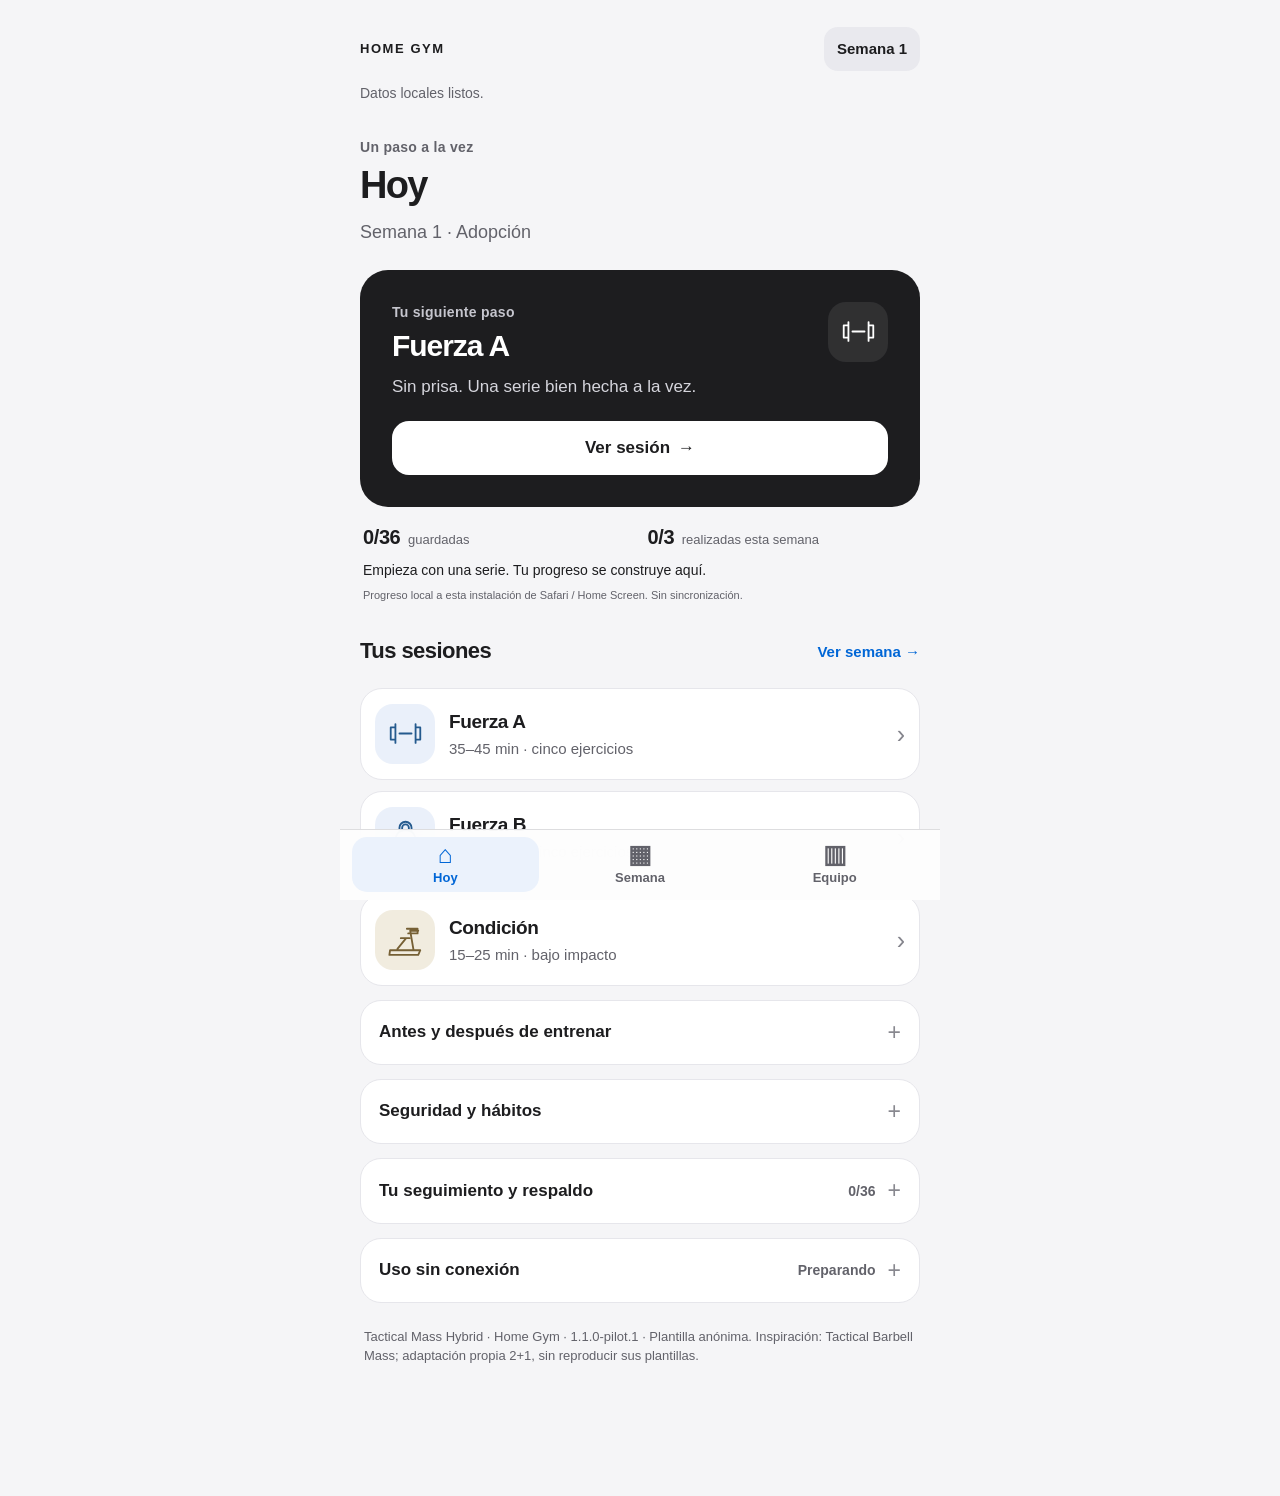
==== commit 6f827b29: "Improve Home Gym coaching, load units, progress and week continuity" ====
--- a/apps/home-gym/index.html
+++ b/apps/home-gym/index.html
@@ -19,19 +19,20 @@
 <main>
 <section class="view" id="hoy" data-view="hoy">
 <div class="page-heading"><p class="eyebrow">Un paso a la vez</p><h1 tabindex="-1">Hoy</h1><p class="subtitle" id="homeSubtitle">Dos días de fuerza. Uno de condición.</p></div>
-<div id="todayCard"></div>
+<div id="todayCard"></div><div class="progress-brief" id="homeProgress" aria-label="Resumen de progreso local"></div>
 <div class="section-heading"><h2>Tus sesiones</h2><button class="text-button" data-route="semana">Ver semana →</button></div>
 <div class="session-choices" id="sessionChoices"></div>
 <details class="disclosure" id="prepareGuide"><summary>Antes y después de entrenar</summary><h3>Calentamiento</h3><p id="warmup"></p><p id="duration"></p><h3>Recuperación</h3><p id="recovery"></p><h3>Progresión</h3><p id="progression"></p><h3>Si tienes poco tiempo</h3><p id="emergency"></p><p id="emergencyRule"></p><h3>Si se mueve tu semana</h3><p id="missed"></p></details>
 <details class="disclosure" id="safetyGuide"><summary>Seguridad y hábitos</summary><p id="safety"></p><p id="equipmentSafety"></p><p id="cardioAlternatives"></p><p id="cardioEarly"></p><p id="cardioLater"></p><p id="cardioTalk"></p><p id="nutrition"></p><p id="scope"></p><p id="evening"></p><p id="breaks"></p></details>
-<details class="disclosure" id="progressPanel"><summary>Tu seguimiento y respaldo <span id="totalCount">0/36</span></summary><div id="history"></div><div class="backup-actions"><button class="btn secondary" id="exportProgress">Exportar respaldo</button><label class="btn secondary file-label" for="importFile">Restaurar respaldo<input id="importFile" type="file" accept="application/json,.json"></label></div><p class="secondary-copy">Restaura solo en un navegador sin progreso. Safari y Home Screen pueden guardar registros distintos. No hay cuentas ni sincronización.</p><details class="nested-disclosure"><summary>Observaciones del piloto</summary><label for="feedback">Opcional · solo en este navegador</label><textarea id="feedback" maxlength="5000" placeholder="Cómo te sentiste, sin cambiar el programa"></textarea><button class="btn secondary" id="saveFeedback">Guardar observaciones</button></details></details>
-<details class="disclosure offline-card"><summary>Uso sin conexión <span id="offlineBadge">Preparando</span></summary><p id="offlineStatus" role="status">Conecta para instalar el programa sin conexión.</p><p class="secondary-copy">Conserva un respaldo. El navegador puede eliminar la copia local. Completa la instalación por separado en Safari y Home Screen.</p></details>
+<details class="disclosure" id="progressPanel"><summary>Tu seguimiento y respaldo <span id="totalCount">0/36</span></summary><div id="progressSummary"></div><div id="history"></div><div class="backup-actions"><button class="btn secondary" id="exportProgress">Exportar respaldo</button><label class="btn secondary file-label" for="importFile">Restaurar respaldo<input id="importFile" type="file" accept="application/json,.json"></label></div><p class="secondary-copy">Restaura solo en un navegador sin progreso. Safari y Home Screen pueden guardar registros distintos. No hay cuentas ni sincronización.</p><details class="nested-disclosure"><summary>Observaciones del piloto</summary><label for="feedback">Opcional · solo en este navegador</label><textarea id="feedback" maxlength="5000" placeholder="Cómo te sentiste, sin cambiar el programa"></textarea><button class="btn secondary" id="saveFeedback">Guardar observaciones</button></details></details>
+<details class="disclosure offline-card"><summary>Uso sin conexión <span id="offlineBadge">Preparando</span></summary><p id="offlineStatus" role="status">Conecta para instalar el programa sin conexión.</p><button class="btn secondary" id="retryOffline" hidden>Reintentar instalación</button><p class="secondary-copy">Conserva un respaldo. El navegador puede eliminar la copia local. Completa la instalación por separado en Safari y Home Screen.</p></details>
 <footer id="version"></footer>
 </section>
 <section class="view" id="semana" data-view="semana" hidden>
 <div class="page-heading"><p class="eyebrow">Tu programa · 12 semanas</p><h1 tabindex="-1">Semana</h1></div>
 <div class="week-control"><button class="icon-button" id="prevWeek" aria-label="Semana anterior">‹</button><label for="weekSelect" class="sr-only">Seleccionar semana</label><select id="weekSelect"></select><button class="icon-button" id="nextWeek" aria-label="Semana siguiente">›</button></div>
 <div class="card week-summary"><p class="eyebrow" id="phaseTag"></p><div class="section-heading"><h2 id="weekHeadline"></h2><span class="count" id="weeklyCount">0/3</span></div><p class="secondary-copy" id="weekSubtitle"></p><div class="calendar" id="calendar" aria-label="Días de la semana"></div></div>
+<details class="disclosure"><summary>Progreso de esta semana</summary><p id="weekProgressDetails"></p></details>
 <div id="weekSessions" class="session-choices"></div>
 <details class="disclosure"><summary>Mover los días</summary><p class="secondary-copy">Son sugeridos. Si eliges un día ocupado, las sesiones intercambian lugar.</p><div id="moveDays"></div></details>
 <div class="section-heading"><h2>Las doce semanas</h2></div><div class="roadmap" id="roadmap"></div>
--- a/apps/home-gym/styles.css
+++ b/apps/home-gym/styles.css
@@ -8,3 +8,10 @@
 .executing .session-tabs{display:none}.executing .workout-heading{margin-bottom:12px}.executing .exercise{padding:18px}.executing .exercise-title{font-size:25px}.executing .exercise-equipment{margin:8px 0 12px}.executing .exercise-equipment .equipment-visual{width:36px;height:36px}.executing .prescription{padding:12px 0}.executing .cue{margin:12px 0;font-size:16px}.logger-controls{display:grid;grid-template-columns:minmax(0,1fr) minmax(0,1fr);gap:12px}.logger-controls .stepper{grid-template-columns:1fr 1fr;gap:6px}.logger-controls .stepper input{grid-row:1;grid-column:1/-1;height:52px;font-size:27px}.logger-controls .stepper button{min-height:44px;font-size:25px}.logger-controls .control{margin-top:10px}.control-rir{margin-top:5px}.control-rir select{min-height:48px}.executing .set-pills{margin-top:15px}.executing .set-note{padding-top:0}
 
 .executing .exercise-topline{margin-bottom:6px}.executing .exercise-title{margin-top:8px}.executing .prescription{margin:12px 0}.executing .set-pills{margin-top:8px}
+
+/* Equipment follows the source prescription, with optional choices in disclosure. */
+.exercise-equipment{display:block}.gear-required,.gear-group{display:flex;gap:8px;flex-wrap:wrap}.gear-chip{display:inline-flex;align-items:center;gap:6px;font-size:14px;line-height:1.25}.gear-chip .equipment-visual{width:32px;height:32px;border-radius:9px}.gear-chip .equipment-visual svg{width:27px;height:27px}.gear-options summary{min-height:44px;padding:10px 0;color:var(--blue);font-size:14px;cursor:pointer}.gear-source{font-size:14px}.gear-label{margin:10px 0 6px;font-weight:650}.field-error{font-size:15px;color:#9a2626;margin:4px 0 8px}.stepper input[aria-invalid=true]{border-color:#b32626}.zero-button{line-height:1.3}.zero-button+ .zero-button{display:block}
+
+/* FV's compact kg/lb segmented interaction, with Home Gym-only preferences. */
+.weight-heading{display:flex;align-items:center;justify-content:space-between;flex-wrap:wrap;gap:5px;min-width:0}.weight-heading label{font-size:15px;font-weight:600;color:var(--muted)}.unit{display:flex;gap:2px;padding:2px;border-radius:13px;background:#eaeaef;flex-shrink:0}.unit button{min-width:44px;min-height:44px;border-radius:10px;font-size:14px;font-weight:700;padding:5px}.unit button.active{background:#fff;color:var(--blue);box-shadow:0 1px 3px #0001}.logger-controls .control{min-width:0;display:grid;grid-template-rows:50px 29px;align-content:start}.logger-controls .control>.stepper{grid-row:3}.logger-controls .control>label{grid-row:1;align-self:center;margin:0}.load-basis{font-size:12px;line-height:1.2;color:var(--muted);display:block;align-self:center}.load-options{font-size:13px}.load-options summary{min-height:44px;cursor:pointer;padding:12px 0;color:var(--blue)}.load-options p{font-size:13px}.load-options select{font-size:14px;min-height:44px;padding:7px;margin:6px 0}.load-options label{display:block;margin-top:8px}.quick-load{display:grid;grid-template-columns:repeat(2,minmax(0,1fr));gap:6px;margin:8px 0}.quick-load button{min-height:44px;background:var(--blue-soft);border-radius:11px;color:var(--blue);font-size:16px;font-weight:650}#unitNotice:empty{display:none}#unitNotice{font-size:12px;margin:6px 0}.resource{font-size:14px;margin:12px 0}.resource a{display:inline-block;min-height:44px;padding:10px 0;font-weight:600;overflow-wrap:anywhere}.resource small{display:block;font-size:12px;line-height:1.4;color:var(--muted)}.alternative-tip{margin-top:14px;padding-top:12px;border-top:1px solid var(--line)}.alternative-tip>p{font-size:14px}.progress-brief{padding:16px 3px 0}.progress-metrics{display:flex;justify-content:space-between;gap:15px;font-size:13px;color:var(--muted)}.progress-metrics span{flex:1}.progress-metrics b{font-size:20px;letter-spacing:-.02em;color:var(--ink);font-variant-numeric:tabular-nums;margin-right:4px}.progress-brief p{font-size:14px;margin-top:8px}.progress-brief small{display:block;color:var(--muted);font-size:11px;margin-top:7px}.progress-detail{margin:8px 0 18px}.progress-detail div{display:flex;align-items:baseline;justify-content:space-between;gap:16px;padding:9px 0;border-bottom:1px solid var(--line)}.progress-detail dt{font-size:14px;color:var(--muted)}.progress-detail dd{font-size:17px;font-weight:650;margin:0;text-align:right;font-variant-numeric:tabular-nums}#progressSummary>p{font-size:14px}
+@media(max-width:360px){.logger-controls .control{grid-template-rows:74px 29px}.weight-heading{align-content:center}.unit button{padding:4px}.progress-metrics{gap:8px}.progress-metrics b{display:block}}
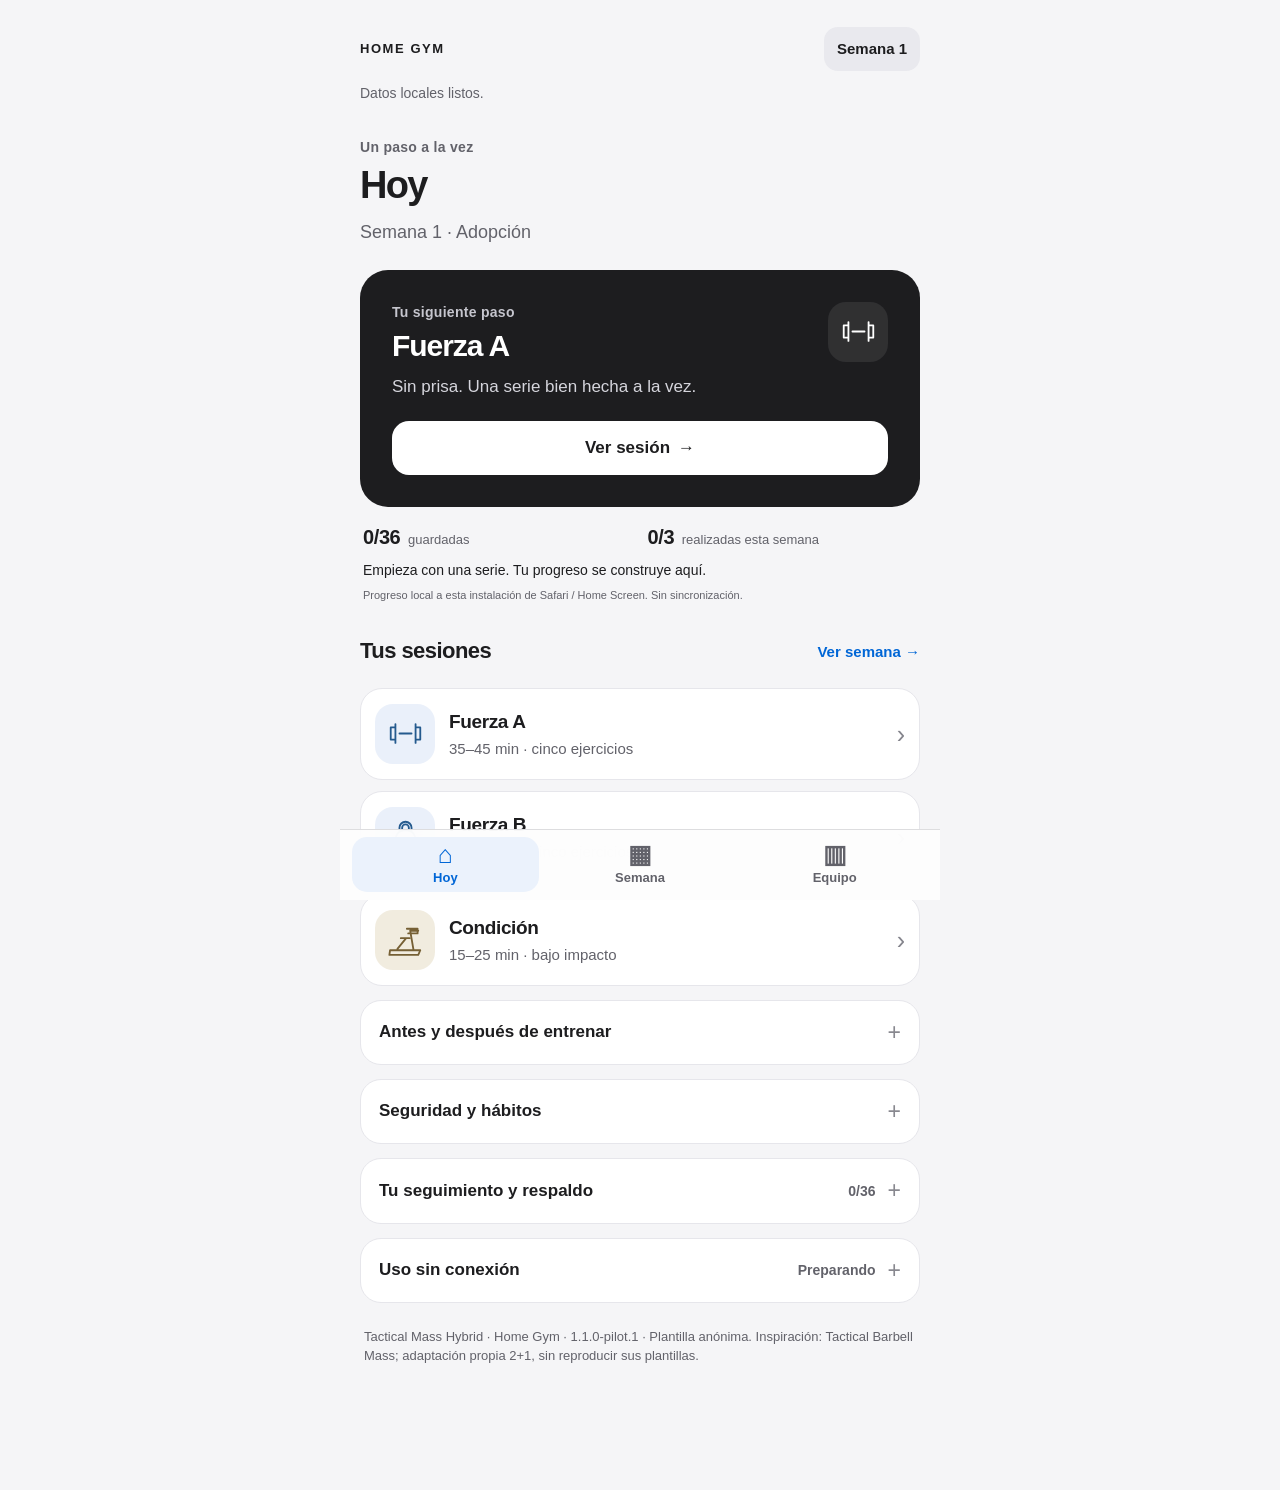
==== commit 4a875620: "feat(home-gym): add persistent deadline rest timer and compact workout UX" ====
--- a/apps/home-gym/index.html
+++ b/apps/home-gym/index.html
@@ -16,7 +16,7 @@
 <header class="app-header"><button class="back-button" data-route="hoy" aria-label="Volver a Hoy">‹ <span>Hoy</span></button><span class="brand">HOME GYM</span><button class="week-badge" data-route="semana" id="weekBadge">Semana 1</button></header>
 <div class="save-banner" id="saveState" role="status" aria-live="polite">Comprobando almacenamiento…</div>
 <button class="btn secondary refresh" id="refresh" hidden>Volver a leer los datos guardados</button>
-<main>
+<p id="restWarning" class="timer-warning" role="status" hidden></p><button id="restMini" class="rest-mini" hidden><span>DESCANSO · <b id="restMiniClock">00:00</b></span><span>Volver al descanso →</span></button><p id="restAnnounce" class="sr-only" role="status" aria-live="polite"></p><main>
 <section class="view" id="hoy" data-view="hoy">
 <div class="page-heading"><p class="eyebrow">Un paso a la vez</p><h1 tabindex="-1">Hoy</h1><p class="subtitle" id="homeSubtitle">Dos días de fuerza. Uno de condición.</p></div>
 <div id="todayCard"></div><div class="progress-brief" id="homeProgress" aria-label="Resumen de progreso local"></div>
@@ -39,9 +39,10 @@
 </section>
 <section class="view workout-view" id="sesiones" data-view="workout" hidden>
 <div class="workout-heading"><p class="eyebrow" id="sessionEyebrow"></p><h1 id="sessionTitle" tabindex="-1">Fuerza A</h1><div class="session-tabs" role="tablist" aria-label="Elegir sesión"><button data-session="A" role="tab">Fuerza A</button><button data-session="B" role="tab">Fuerza B</button><button data-session="C" role="tab">Condición</button></div></div>
-<div id="sessionContent"></div><div id="sessionActions"></div><p class="session-progress" id="sessionProgress" role="status"></p>
+<p id="sessionAnnouncement" class="sr-only" role="status" aria-live="polite" aria-atomic="true"></p><div id="sessionContent"></div><div id="sessionActions"></div><p class="session-progress" id="sessionProgress" role="status"></p>
 <div class="session-dock" id="sessionDock"></div>
 </section>
+<section class="view rest" id="restView" data-view="rest" hidden></section>
 <section class="view" id="equipo" data-view="equipo" hidden>
 <div class="page-heading"><p class="eyebrow">Conoce tus herramientas</p><h1 tabindex="-1">Equipo</h1><p class="subtitle">Lo que necesitas, de un vistazo.</p></div>
 <div class="equipment-grid" id="equipmentGrid"></div>
--- a/apps/home-gym/styles.css
+++ b/apps/home-gym/styles.css
@@ -15,3 +15,20 @@
 /* FV's compact kg/lb segmented interaction, with Home Gym-only preferences. */
 .weight-heading{display:flex;align-items:center;justify-content:space-between;flex-wrap:wrap;gap:5px;min-width:0}.weight-heading label{font-size:15px;font-weight:600;color:var(--muted)}.unit{display:flex;gap:2px;padding:2px;border-radius:13px;background:#eaeaef;flex-shrink:0}.unit button{min-width:44px;min-height:44px;border-radius:10px;font-size:14px;font-weight:700;padding:5px}.unit button.active{background:#fff;color:var(--blue);box-shadow:0 1px 3px #0001}.logger-controls .control{min-width:0;display:grid;grid-template-rows:50px 29px;align-content:start}.logger-controls .control>.stepper{grid-row:3}.logger-controls .control>label{grid-row:1;align-self:center;margin:0}.load-basis{font-size:12px;line-height:1.2;color:var(--muted);display:block;align-self:center}.load-options{font-size:13px}.load-options summary{min-height:44px;cursor:pointer;padding:12px 0;color:var(--blue)}.load-options p{font-size:13px}.load-options select{font-size:14px;min-height:44px;padding:7px;margin:6px 0}.load-options label{display:block;margin-top:8px}.quick-load{display:grid;grid-template-columns:repeat(2,minmax(0,1fr));gap:6px;margin:8px 0}.quick-load button{min-height:44px;background:var(--blue-soft);border-radius:11px;color:var(--blue);font-size:16px;font-weight:650}#unitNotice:empty{display:none}#unitNotice{font-size:12px;margin:6px 0}.resource{font-size:14px;margin:12px 0}.resource a{display:inline-block;min-height:44px;padding:10px 0;font-weight:600;overflow-wrap:anywhere}.resource small{display:block;font-size:12px;line-height:1.4;color:var(--muted)}.alternative-tip{margin-top:14px;padding-top:12px;border-top:1px solid var(--line)}.alternative-tip>p{font-size:14px}.progress-brief{padding:16px 3px 0}.progress-metrics{display:flex;justify-content:space-between;gap:15px;font-size:13px;color:var(--muted)}.progress-metrics span{flex:1}.progress-metrics b{font-size:20px;letter-spacing:-.02em;color:var(--ink);font-variant-numeric:tabular-nums;margin-right:4px}.progress-brief p{font-size:14px;margin-top:8px}.progress-brief small{display:block;color:var(--muted);font-size:11px;margin-top:7px}.progress-detail{margin:8px 0 18px}.progress-detail div{display:flex;align-items:baseline;justify-content:space-between;gap:16px;padding:9px 0;border-bottom:1px solid var(--line)}.progress-detail dt{font-size:14px;color:var(--muted)}.progress-detail dd{font-size:17px;font-weight:650;margin:0;text-align:right;font-variant-numeric:tabular-nums}#progressSummary>p{font-size:14px}
 @media(max-width:360px){.logger-controls .control{grid-template-rows:74px 29px}.weight-heading{align-content:center}.unit button{padding:4px}.progress-metrics{gap:8px}.progress-metrics b{display:block}}
+
+/* V4: visible guidance, explicit movement differences and stable post-save orientation. */
+.pro-tip{margin:16px 0;padding:13px 15px;background:#eef4fc;border-radius:15px;border-left:3px solid var(--blue)}.pro-tip strong{display:block;font-size:13px;color:#15559a;margin-bottom:5px}.pro-tip p{font-size:16px;line-height:1.45}.last-time{font-size:13px;color:var(--muted);margin:12px 0}.clear-field{display:block;font-size:14px;color:var(--blue);padding:9px 0;min-height:44px;text-align:left}.movement-options{margin:12px 0;border-top:1px solid var(--line)}.movement-options>summary{font-size:14px;color:var(--blue);padding:12px 0;cursor:pointer}.movement-choice{padding:13px 0;border-top:1px solid var(--line)}.movement-choice>small{display:block;font-size:12px;color:var(--muted);margin-bottom:5px}.movement-choice>b{font-size:16px}.movement-choice>p,.movement-limit p{font-size:14px;line-height:1.45;color:var(--muted);margin-top:7px}.movement-equipment{display:flex;flex-wrap:wrap;align-items:center;gap:7px;font-size:14px;margin:9px 0}.movement-equipment .equipment-visual{width:34px;height:34px;border-radius:10px}.movement-equipment svg{width:28px;height:28px}.movement-choice:not([data-movement=primary]) .equipment-visual{background:#f3eddf;color:#765822}.movement-choice [aria-pressed=true]{color:var(--green)}.movement-limit{font-size:14px;padding:10px 0}.current-set{font-size:15px;font-weight:700;color:var(--blue);margin:6px 0}.exercise-orientation,.completion-state{scroll-margin-top:calc(12px + env(safe-area-inset-top,0px))}.completion-state{padding:16px;background:#e8f5ee;color:var(--green);border-radius:15px;margin-bottom:16px}.completion-state h2{font-size:22px}.completion-state p{font-size:15px;margin-top:7px}
+.logger-controls #clearReps{grid-row:4}
+
+/* FV rest execution pattern, independently scoped. The clock and dock frame a scrolling body. */
+:root{--vv-bottom:0px;--vv-top:0px;--vv-height:100dvh;--dock-height:90px}
+html{scroll-padding-top:calc(12px + env(safe-area-inset-top,0px));scroll-padding-bottom:calc(var(--dock-height) + var(--vv-bottom) + 18px)}
+.app-shell,.workout-mode .app-shell{padding-bottom:calc(var(--dock-height) + var(--vv-bottom) + var(--safe) + 28px)}
+.session-dock,.tab-bar{bottom:var(--vv-bottom)}
+.pro-tip,.setrow input,.setrow select,.setrow button{scroll-margin-top:calc(12px + env(safe-area-inset-top,0px));scroll-margin-bottom:calc(var(--dock-height) + var(--vv-bottom) + 18px)}
+.timer-warning{padding:10px 12px;border-radius:12px;background:#fff3d9;color:#724900;font-size:14px;margin:5px 0 10px;flex-shrink:0}
+.rest-mini{position:sticky;top:calc(var(--vv-top) + env(safe-area-inset-top,0px));z-index:45;width:100%;display:flex;justify-content:space-between;align-items:center;gap:8px;padding:10px 12px;margin:6px 0 12px;border:1px solid #b9d4f4;border-radius:14px;background:#eaf2ff;color:#145290;font-size:13px;min-height:48px}.rest-mini b{font-variant-numeric:tabular-nums;font-size:20px}.rest-mini>span:last-child{font-size:12px;text-align:right}
+.rest-mode{overflow:hidden}.rest-mode .app-shell{height:var(--vv-height);padding-top:0;padding-bottom:0;display:flex;flex-direction:column}.rest-mode main{display:flex;flex:1;min-height:0}.rest-mode .app-header{flex-shrink:0}.rest-mode .save-banner{flex-shrink:0;font-size:12px}.rest-mode .tab-bar,.rest-mode .brand{display:none}.rest-mode .back-button{display:flex}.rest-mode .rest{display:flex;flex-direction:column;width:100%;min-height:0;flex:1;text-align:center}.rest-clock-panel{flex-shrink:0;padding:6px 4px 10px}.rest-clock-panel h1{font-size:13px;letter-spacing:.08em;line-height:1.3;color:var(--muted)}.rest-time{font-size:72px;line-height:1;font-weight:850;letter-spacing:-.05em;font-variant-numeric:tabular-nums;margin:4px 0}.rest-time.ready{color:var(--green)}.rest-prescribed{font-size:14px;color:var(--muted)}.rest-body{flex:1;min-height:0;overflow-y:auto;overscroll-behavior:contain;scroll-padding:12px 0 18px;padding:0 1px 18px;text-align:left}.rest-last{font-size:14px;padding:11px 13px;border-radius:14px;background:#eaeaef;margin:0 0 12px}.rest-next{padding:15px;border-radius:20px;background:#fff;border:1px solid var(--line)}.rest-next h2{font-size:24px;line-height:1.15}.rest-next>p:not(.eyebrow){font-size:14px;color:var(--muted);margin-top:8px}.rest-next .pro-tip{margin-bottom:0}.rest-next .pro-tip p{font-size:15px}.timer-controls{display:flex;flex-wrap:wrap;gap:7px;margin:12px 0}.timer-controls button,#startManualRest{background:#e6e6ed;border-radius:13px;padding:10px 13px;min-height:46px;font-size:15px;font-weight:650}#skipRest{color:#fff;background:#1d1d1f}#manualRest{display:grid;gap:9px;font-size:14px;margin:14px 0}#manualRestSeconds{width:100%;min-height:46px;padding:10px;border:1px solid var(--line);border-radius:12px}.rest-dock{display:flex;align-items:center;gap:10px;flex-shrink:0;border-top:1px solid var(--line);padding:10px 0 calc(10px + var(--safe));background:var(--bg);text-align:left}.rest-dock>div{flex:1;min-width:0}.rest-dock span{display:block;font-size:12px;color:var(--muted);font-variant-numeric:tabular-nums}.rest-dock b{display:block;font-size:13px;line-height:1.25;overflow:hidden;text-overflow:ellipsis;white-space:nowrap}.rest-dock .btn{font-size:15px;min-height:50px;padding:10px 12px;max-width:55%}.rest-body .pro-tip{scroll-margin-top:10px;scroll-margin-bottom:14px}
+@media(max-height:500px){.rest-mode .app-header{height:44px}.rest-mode .rest-clock-panel{padding:2px 0 5px}.rest-mode .rest-time{font-size:64px}.rest-mode .rest-dock{padding-top:7px;padding-bottom:calc(7px + var(--safe))}.rest-mode .save-banner{min-height:18px;margin-bottom:3px}.rest-mode .rest-prescribed{font-size:12px}.rest-mode .rest-next{padding:12px}}
+.rest-mode .app-shell{position:relative;top:var(--vv-top)}
+@media(max-height:500px){.rest-mode .rest-next .pro-tip{padding:8px 10px}.rest-mode .rest-next .pro-tip p{font-size:14px;line-height:1.35}.rest-mode .rest-next .pro-tip strong{font-size:12px;margin-bottom:4px}}
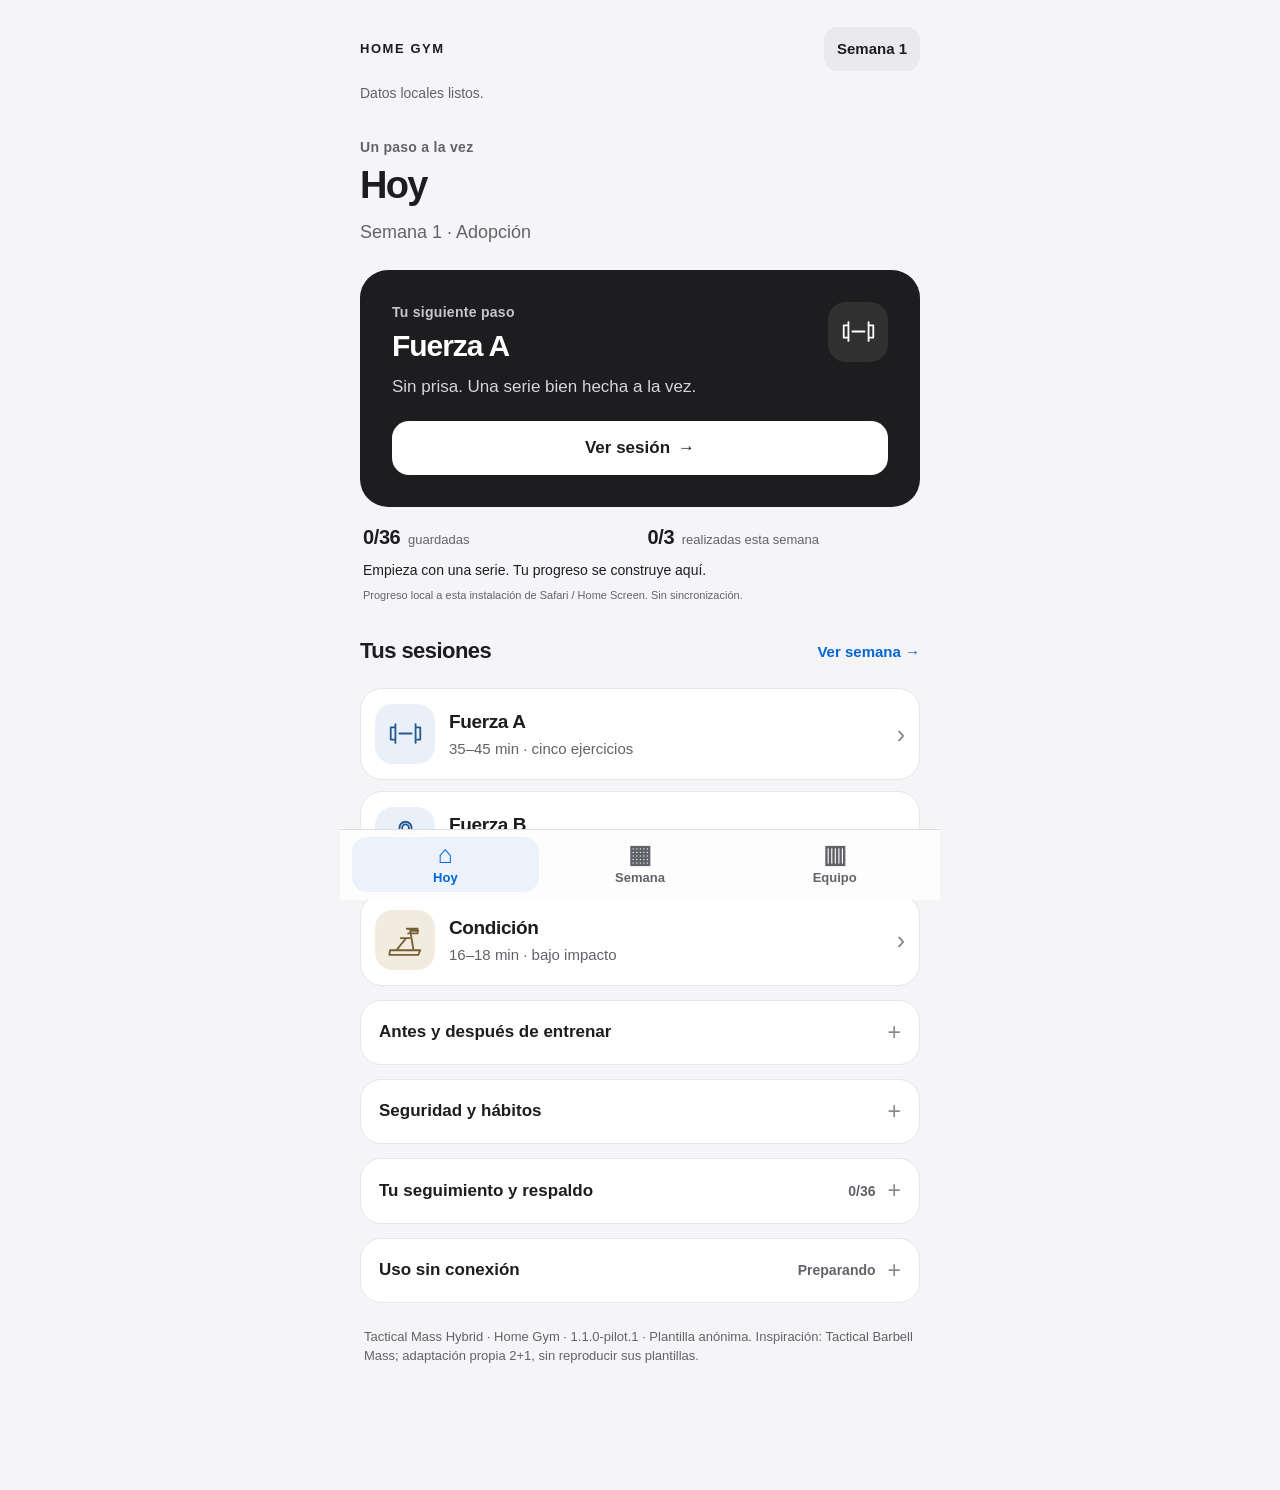
==== commit 29305c22: "Home Gym V4.2: guided conditioning without pause" ====
--- a/apps/home-gym/index.html
+++ b/apps/home-gym/index.html
@@ -16,7 +16,7 @@
 <header class="app-header"><button class="back-button" data-route="hoy" aria-label="Volver a Hoy">‹ <span>Hoy</span></button><span class="brand">HOME GYM</span><button class="week-badge" data-route="semana" id="weekBadge">Semana 1</button></header>
 <div class="save-banner" id="saveState" role="status" aria-live="polite">Comprobando almacenamiento…</div>
 <button class="btn secondary refresh" id="refresh" hidden>Volver a leer los datos guardados</button>
-<p id="restWarning" class="timer-warning" role="status" hidden></p><button id="restMini" class="rest-mini" hidden><span>DESCANSO · <b id="restMiniClock">00:00</b></span><span>Volver al descanso →</span></button><p id="restAnnounce" class="sr-only" role="status" aria-live="polite"></p><main>
+<p id="restWarning" class="timer-warning" role="status" hidden></p><button id="restMini" class="rest-mini" hidden><span>DESCANSO · <b id="restMiniClock">00:00</b></span><span>Volver al descanso →</span></button><p id="restAnnounce" class="sr-only" role="status" aria-live="polite"></p><button id="conditionMini" class="rest-mini" hidden><span><span id="conditionMiniState">CONDICIÓN</span> · <b id="conditionMiniClock">00:00</b></span><span>Volver al entrenamiento →</span></button><p id="conditionWarning" class="timer-warning" role="status" hidden></p><p id="conditionAnnounce" class="sr-only" role="status" aria-live="polite"></p><main>
 <section class="view" id="hoy" data-view="hoy">
 <div class="page-heading"><p class="eyebrow">Un paso a la vez</p><h1 tabindex="-1">Hoy</h1><p class="subtitle" id="homeSubtitle">Dos días de fuerza. Uno de condición.</p></div>
 <div id="todayCard"></div><div class="progress-brief" id="homeProgress" aria-label="Resumen de progreso local"></div>
@@ -51,5 +51,6 @@
 </main>
 </div>
 <nav class="tab-bar" aria-label="Navegación principal"><button data-route="hoy" aria-current="page"><span aria-hidden="true">⌂</span>Hoy</button><button data-route="semana"><span aria-hidden="true">▦</span>Semana</button><button data-route="equipo"><span aria-hidden="true">▥</span>Equipo</button></nav>
+<dialog id="conditionGuide" aria-labelledby="guideTitle"><div id="conditionGuideContent"></div></dialog>
 <noscript>Activa JavaScript para abrir el calendario y guardar sesiones.</noscript>
 </body></html>
--- a/apps/home-gym/styles.css
+++ b/apps/home-gym/styles.css
@@ -31,4 +31,13 @@
 .rest-mode{overflow:hidden}.rest-mode .app-shell{height:var(--vv-height);padding-top:0;padding-bottom:0;display:flex;flex-direction:column}.rest-mode main{display:flex;flex:1;min-height:0}.rest-mode .app-header{flex-shrink:0}.rest-mode .save-banner{flex-shrink:0;font-size:12px}.rest-mode .tab-bar,.rest-mode .brand{display:none}.rest-mode .back-button{display:flex}.rest-mode .rest{display:flex;flex-direction:column;width:100%;min-height:0;flex:1;text-align:center}.rest-clock-panel{flex-shrink:0;padding:6px 4px 10px}.rest-clock-panel h1{font-size:13px;letter-spacing:.08em;line-height:1.3;color:var(--muted)}.rest-time{font-size:72px;line-height:1;font-weight:850;letter-spacing:-.05em;font-variant-numeric:tabular-nums;margin:4px 0}.rest-time.ready{color:var(--green)}.rest-prescribed{font-size:14px;color:var(--muted)}.rest-body{flex:1;min-height:0;overflow-y:auto;overscroll-behavior:contain;scroll-padding:12px 0 18px;padding:0 1px 18px;text-align:left}.rest-last{font-size:14px;padding:11px 13px;border-radius:14px;background:#eaeaef;margin:0 0 12px}.rest-next{padding:15px;border-radius:20px;background:#fff;border:1px solid var(--line)}.rest-next h2{font-size:24px;line-height:1.15}.rest-next>p:not(.eyebrow){font-size:14px;color:var(--muted);margin-top:8px}.rest-next .pro-tip{margin-bottom:0}.rest-next .pro-tip p{font-size:15px}.timer-controls{display:flex;flex-wrap:wrap;gap:7px;margin:12px 0}.timer-controls button,#startManualRest{background:#e6e6ed;border-radius:13px;padding:10px 13px;min-height:46px;font-size:15px;font-weight:650}#skipRest{color:#fff;background:#1d1d1f}#manualRest{display:grid;gap:9px;font-size:14px;margin:14px 0}#manualRestSeconds{width:100%;min-height:46px;padding:10px;border:1px solid var(--line);border-radius:12px}.rest-dock{display:flex;align-items:center;gap:10px;flex-shrink:0;border-top:1px solid var(--line);padding:10px 0 calc(10px + var(--safe));background:var(--bg);text-align:left}.rest-dock>div{flex:1;min-width:0}.rest-dock span{display:block;font-size:12px;color:var(--muted);font-variant-numeric:tabular-nums}.rest-dock b{display:block;font-size:13px;line-height:1.25;overflow:hidden;text-overflow:ellipsis;white-space:nowrap}.rest-dock .btn{font-size:15px;min-height:50px;padding:10px 12px;max-width:55%}.rest-body .pro-tip{scroll-margin-top:10px;scroll-margin-bottom:14px}
 @media(max-height:500px){.rest-mode .app-header{height:44px}.rest-mode .rest-clock-panel{padding:2px 0 5px}.rest-mode .rest-time{font-size:64px}.rest-mode .rest-dock{padding-top:7px;padding-bottom:calc(7px + var(--safe))}.rest-mode .save-banner{min-height:18px;margin-bottom:3px}.rest-mode .rest-prescribed{font-size:12px}.rest-mode .rest-next{padding:12px}}
 .rest-mode .app-shell{position:relative;top:var(--vv-top)}
+.condition-plan>p,.condition-plan>label{margin-top:16px;display:block}.condition-plan select,.condition-outcome select{width:100%;min-height:48px;border:1px solid var(--line);border-radius:12px;background:#fff;padding:10px;font-size:17px}.condition-timeline{margin:18px 0;border-left:3px solid #d6b66d;padding-left:14px}.condition-timeline>div{padding:10px 0;border-bottom:1px solid var(--line)}.condition-timeline span{display:block;font-size:14px;color:var(--muted)}.condition-plan .btn{margin-top:16px}.review-check{display:flex!important;align-items:flex-start;gap:10px;margin-top:15px;font-size:15px;line-height:1.4}.review-check input{width:24px;min-width:24px;height:44px;margin:0}.danger{background:#a12828;color:#fff}.condition-mode{overflow:hidden}.condition-mode .app-shell{position:relative;top:var(--vv-top);height:var(--vv-height);padding-bottom:0;display:flex;flex-direction:column}.condition-mode .app-header{flex-shrink:0}.condition-mode .save-banner,.condition-mode .timer-warning{flex-shrink:0}.condition-mode main,.condition-mode #sesiones,.condition-mode #sessionContent{display:flex;flex:1;min-height:0;width:100%}.condition-mode #sesiones{flex-direction:column}.condition-mode .workout-heading,.condition-mode #sessionActions,.condition-mode #sessionProgress,.condition-mode .tab-bar{display:none}.condition-frame{display:flex;flex-direction:column;flex:1;min-height:0;width:100%}.condition-clock-panel{flex-shrink:0;text-align:center;padding:5px 0 12px}.condition-clock-panel h2{font-size:23px}.condition-clock-panel .eyebrow{font-size:12px}.condition-effort{font-weight:700;color:#765822;font-size:17px}.condition-body{flex:1;min-height:0;overflow:auto;overscroll-behavior:contain;padding:5px 2px calc(20px + var(--safe));scroll-padding:12px 0 20px}.condition-body>p,.condition-outcome>p{margin-bottom:15px}.condition-body>.btn{width:100%;margin-top:10px}.condition-body progress{width:100%;height:14px;margin:12px 0 16px;accent-color:#997625}.condition-dock{flex-shrink:0;padding:10px 0 calc(10px + var(--safe));border-top:1px solid var(--line)}.condition-dock .btn{width:100%;min-height:54px}.condition-outcome{display:grid;gap:10px}.condition-outcome label{font-size:15px;font-weight:600}.condition-outcome input:not([type=checkbox]){display:block;width:100%;min-height:48px;padding:10px;border:1px solid var(--line);border-radius:12px;background:#fff}.reported-time{display:grid;grid-template-columns:1fr 1fr;gap:10px}.day.partial{box-shadow:inset 0 -3px 0 var(--amber);background:#faf2df;color:var(--amber)}
+#conditionGuide{max-width:600px;width:100%;max-height:none;height:var(--vv-height);top:var(--vv-top);margin:0 auto;border:0;padding:16px 20px 0;background:var(--bg);color:var(--ink);overflow:hidden}#conditionGuide::backdrop{background:#0008}#conditionGuideContent{height:100%;display:flex;flex-direction:column;gap:12px}.guide-heading{flex-shrink:0}.guide-heading time{font-size:32px;font-weight:800;font-variant-numeric:tabular-nums}.guide-body{flex:1;min-height:0;overflow:auto;scroll-padding-bottom:20px;padding-bottom:20px}.guide-body>.equipment-visual{width:100%;height:120px;margin-bottom:16px}.guide-body svg{width:100px;height:100px}.guide-body>p{margin-bottom:16px}.guide-dock{display:grid;gap:8px;flex-shrink:0;padding:10px 0 calc(10px + var(--safe));border-top:1px solid var(--line)}
+@media(max-height:500px){.condition-mode .app-header{height:44px}.condition-mode .save-banner{font-size:12px;min-height:18px;margin-bottom:2px}.condition-clock-panel{padding:1px 0 5px}.condition-clock-panel .rest-time{font-size:64px}.condition-clock-panel h2{font-size:18px}.condition-clock-panel .eyebrow{margin-bottom:2px}.condition-clock-panel .condition-effort,.condition-clock-panel #conditionCycle{font-size:13px}.condition-dock{padding-top:7px;padding-bottom:calc(7px + var(--safe))}.condition-dock .btn{min-height:48px}.condition-mode .timer-warning{font-size:12px;padding:6px;margin-bottom:4px}.guide-heading h2{font-size:20px}.guide-body>.equipment-visual{height:80px}.guide-body svg{height:70px}.guide-dock .btn{min-height:46px}}
 @media(max-height:500px){.rest-mode .rest-next .pro-tip{padding:8px 10px}.rest-mode .rest-next .pro-tip p{font-size:14px;line-height:1.35}.rest-mode .rest-next .pro-tip strong{font-size:12px;margin-bottom:4px}}
+
+@media(max-height:500px){.condition-body .pro-tip{padding:8px 10px;margin:10px 0}.condition-body .pro-tip p{font-size:14px;line-height:1.35}.condition-body .pro-tip strong{font-size:12px;margin-bottom:4px}}
+
+.condition-mode .app-shell{position:fixed;left:0;right:0;top:var(--vv-top);width:100%}.condition-body{scroll-padding:4px 0}.condition-body .pro-tip{scroll-margin:0}
+
+@media(max-height:500px){.condition-plan-mode .app-header{height:44px}.condition-plan-mode .workout-heading{margin:8px 0 12px}.condition-plan-mode .workout-heading h1{font-size:24px}.condition-plan-mode .session-tabs{margin-top:8px}.condition-plan-mode .condition-plan{padding:16px}.condition-plan-mode .condition-plan h2{font-size:20px}}
